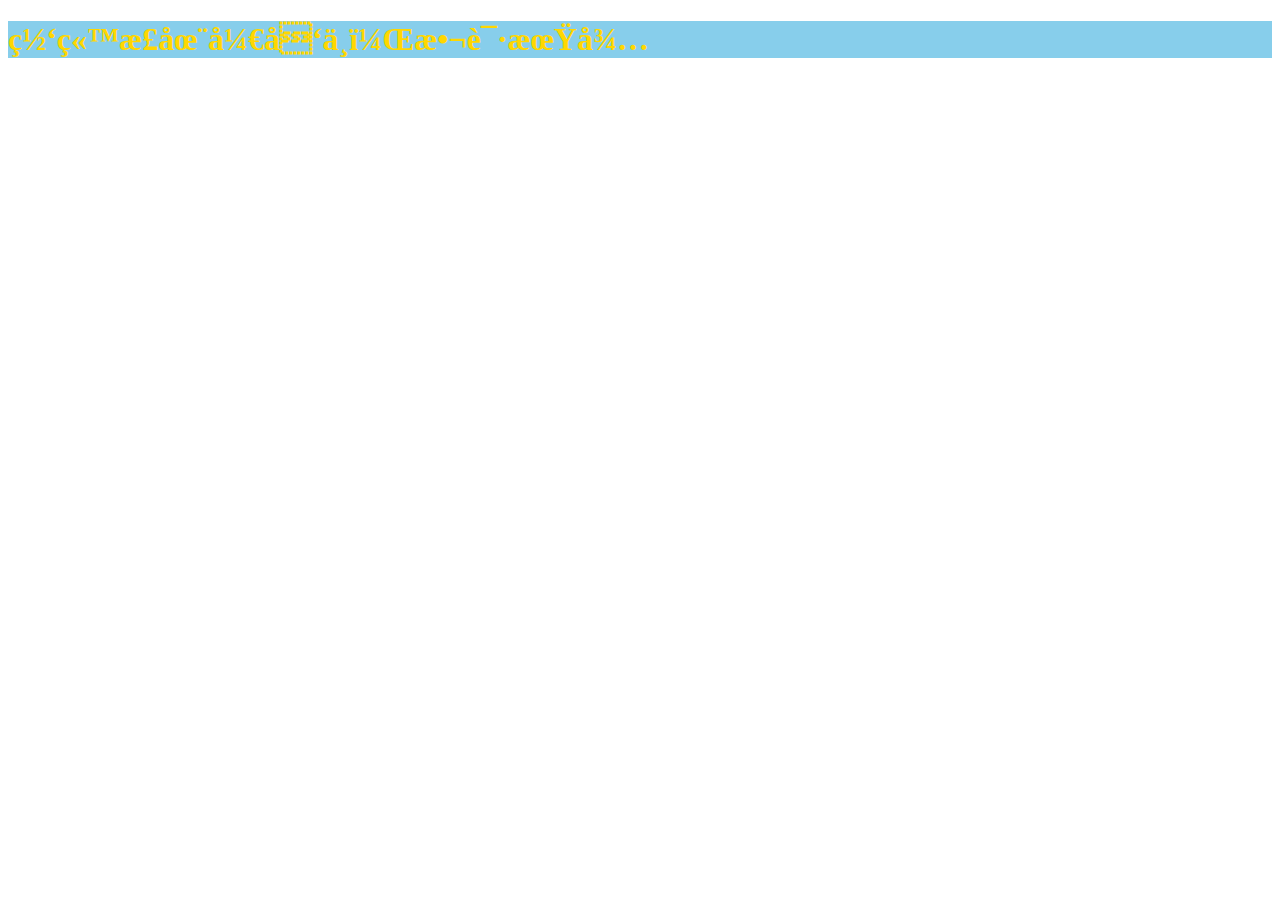
==== index.html @ 0731fd08 "ready" ====
<!DOCTYPE html>
<html>
	<head>
		<meta charset="{CHARSET}">
		<title></title>
		<style>
			h1{background: skyblue;
				color: gold;}
		</style>
	</head>
	<body>
		<h1>网站正在开发中，敬请期待</h1>
	</body>
</html>
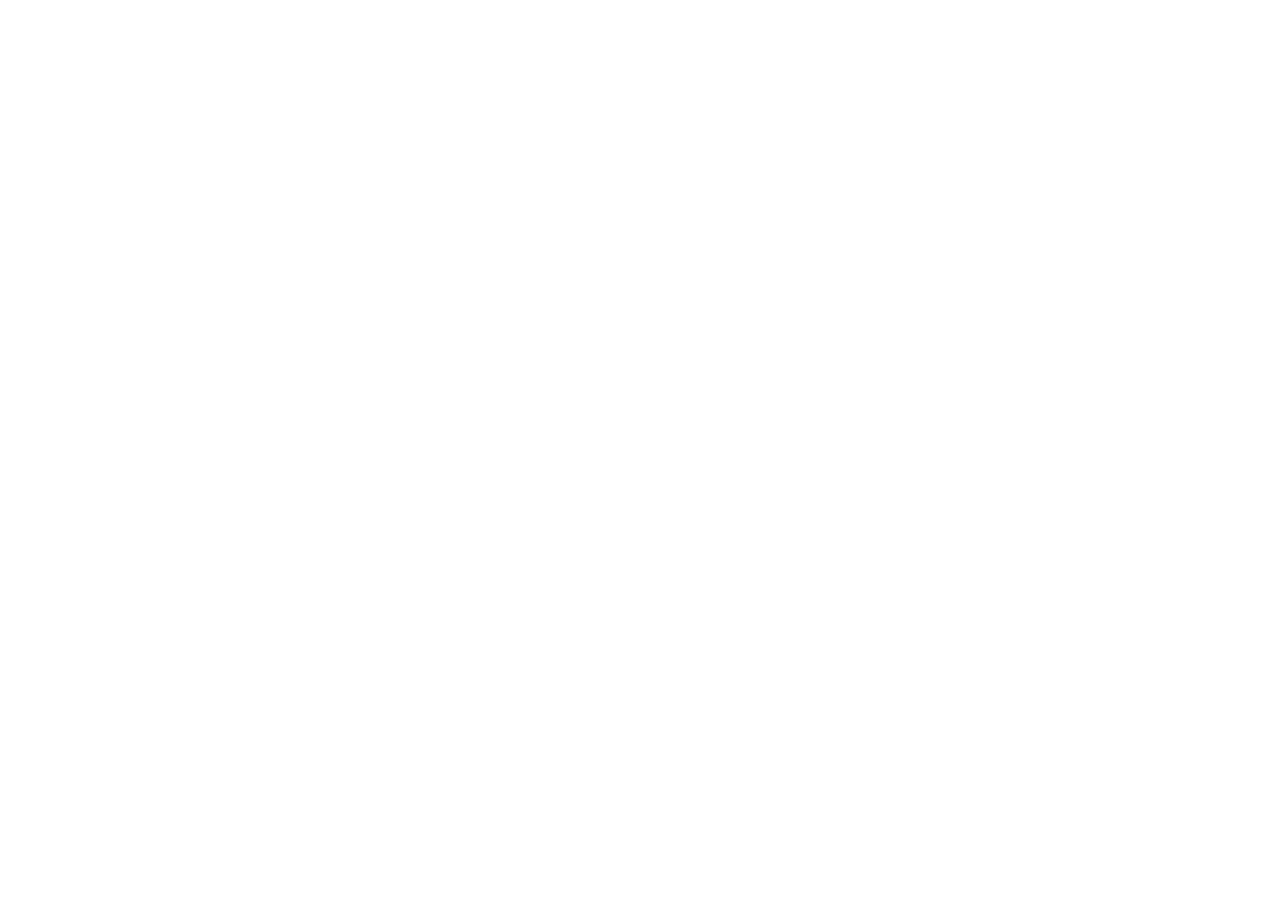
==== commit 66561bd0: "ready1.0" ====
--- a/index.html
+++ b/index.html
@@ -1,14 +1,25 @@
 <!DOCTYPE html>
 <html>
 	<head>
-		<meta charset="{CHARSET}">
-		<title></title>
-		<style>
-			h1{background: skyblue;
-				color: gold;}
-		</style>
+		<meta charset="utf-8">
+		<title>游伟基个人作品网站</title>
+		<link type="text/css" href="css/main.css" rel="stylesheet" />
 	</head>
 	<body>
-		<h1>网站正在开发中，敬请期待</h1>
+		<!--右侧菜单栏-->
+		<ul class="navigation">
+			<li data-slide="1"></li>
+			<li data-slide="2"></li>
+			<li data-slide="3"></li>
+			<li data-slide="4"></li>
+			<li data-slide="5"></li>
+			<li data-slide="6"></li>
+		</ul>
+		<!--第一页-->
+		<div id="slide1" class="slide" data-slide="1" data-stellar-background-ratio="0.5">
+			<div class="container cf">
+				
+			</div>
+		</div>
 	</body>
 </html>
--- a/css/main.css
+++ b/css/main.css
@@ -0,0 +1,21 @@
+/*页面初始化*/
+html, body, div, span, applet, object, iframe,
+h1, h2, h3, h4, h5, h6, p, blockquote, pre,
+a, abbr, acronym, address, big, cite, code,
+del, dfn, em, img, ins, kbd, q, s, samp,
+small, strike, strong, sub, sup, tt, var,
+b, u, i, center,
+dl, dt, dd, ol, ul, li,
+fieldset, form, label, legend,
+table, caption, tbody, tfoot, thead, tr, th, td,
+article, aside, canvas, details, embed,
+figure, figcaption, footer, header, hgroup,
+menu, nav, output, ruby, section, summary,
+time, mark, audio, video {
+  margin: 0;
+  padding: 0;
+  border: 0;
+  font-size: 100%;
+  font: inherit;
+  vertical-align: baseline;
+  text-decoration: none; }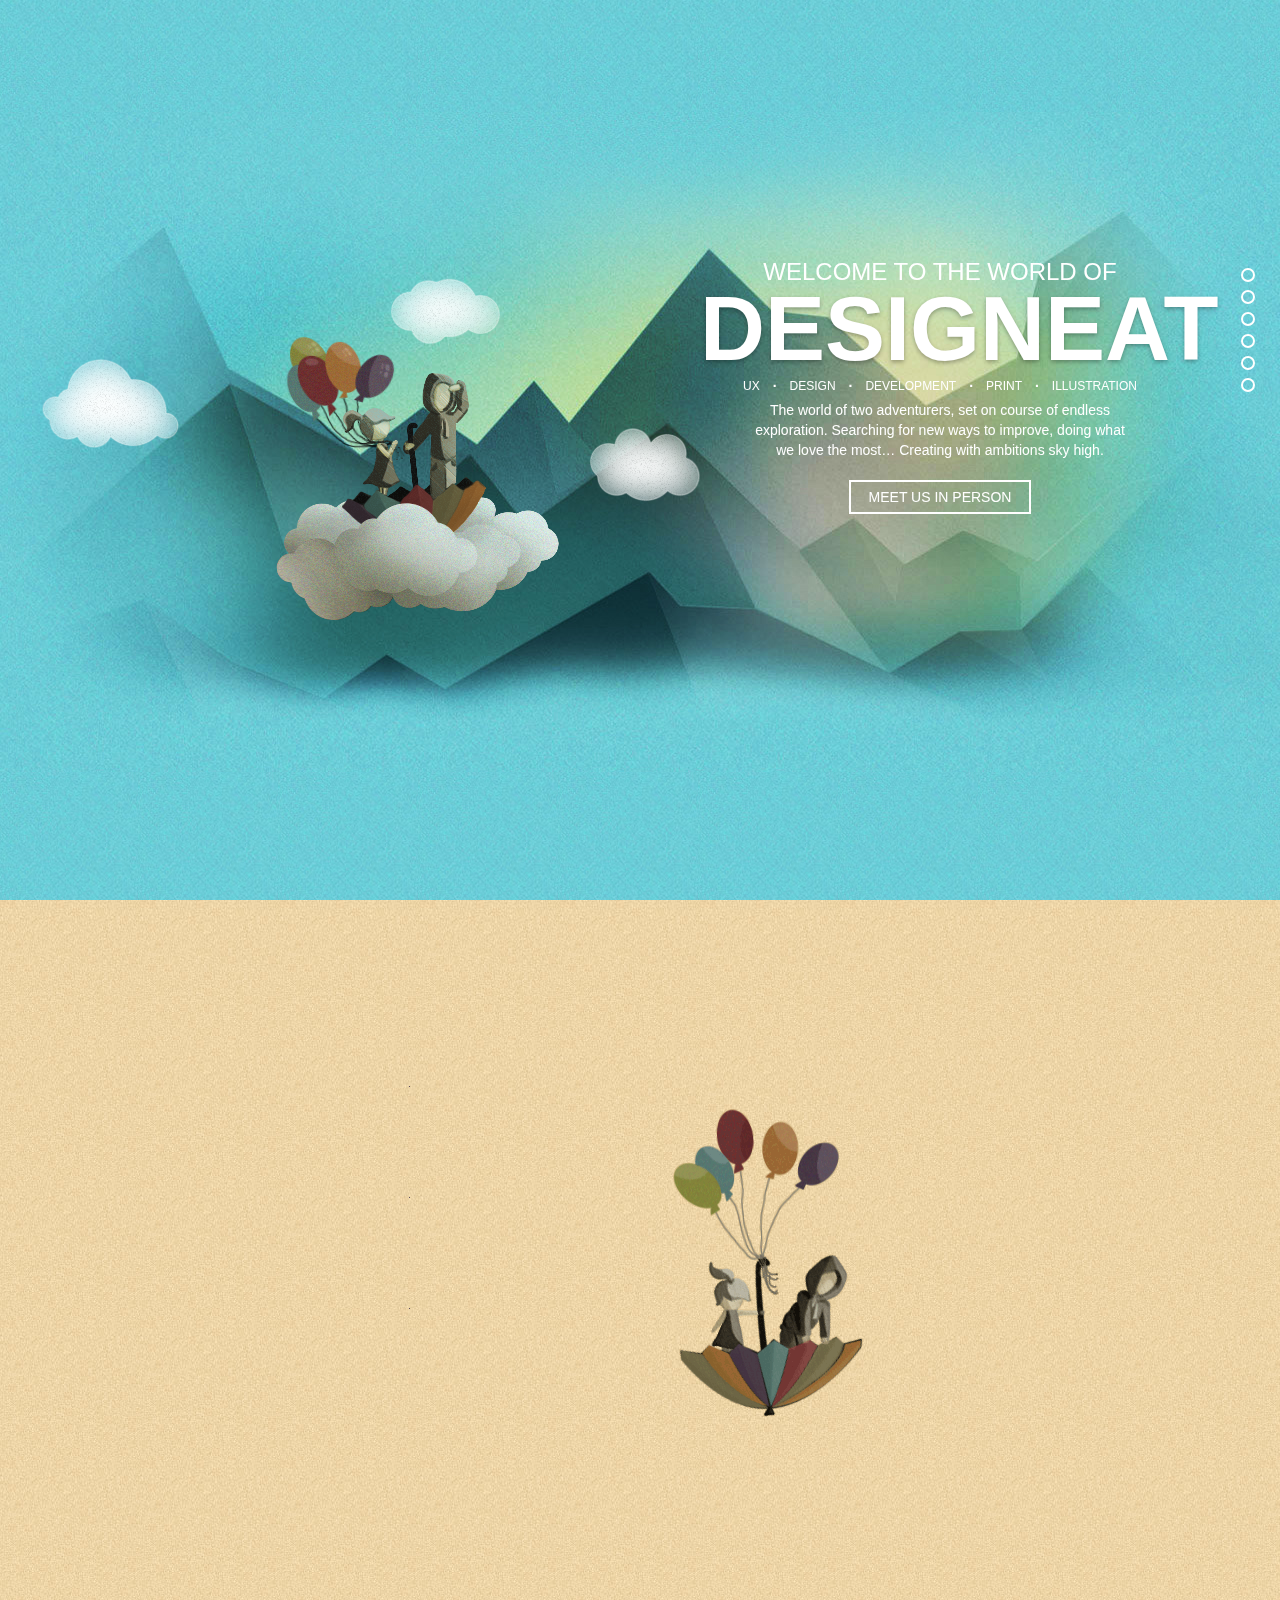
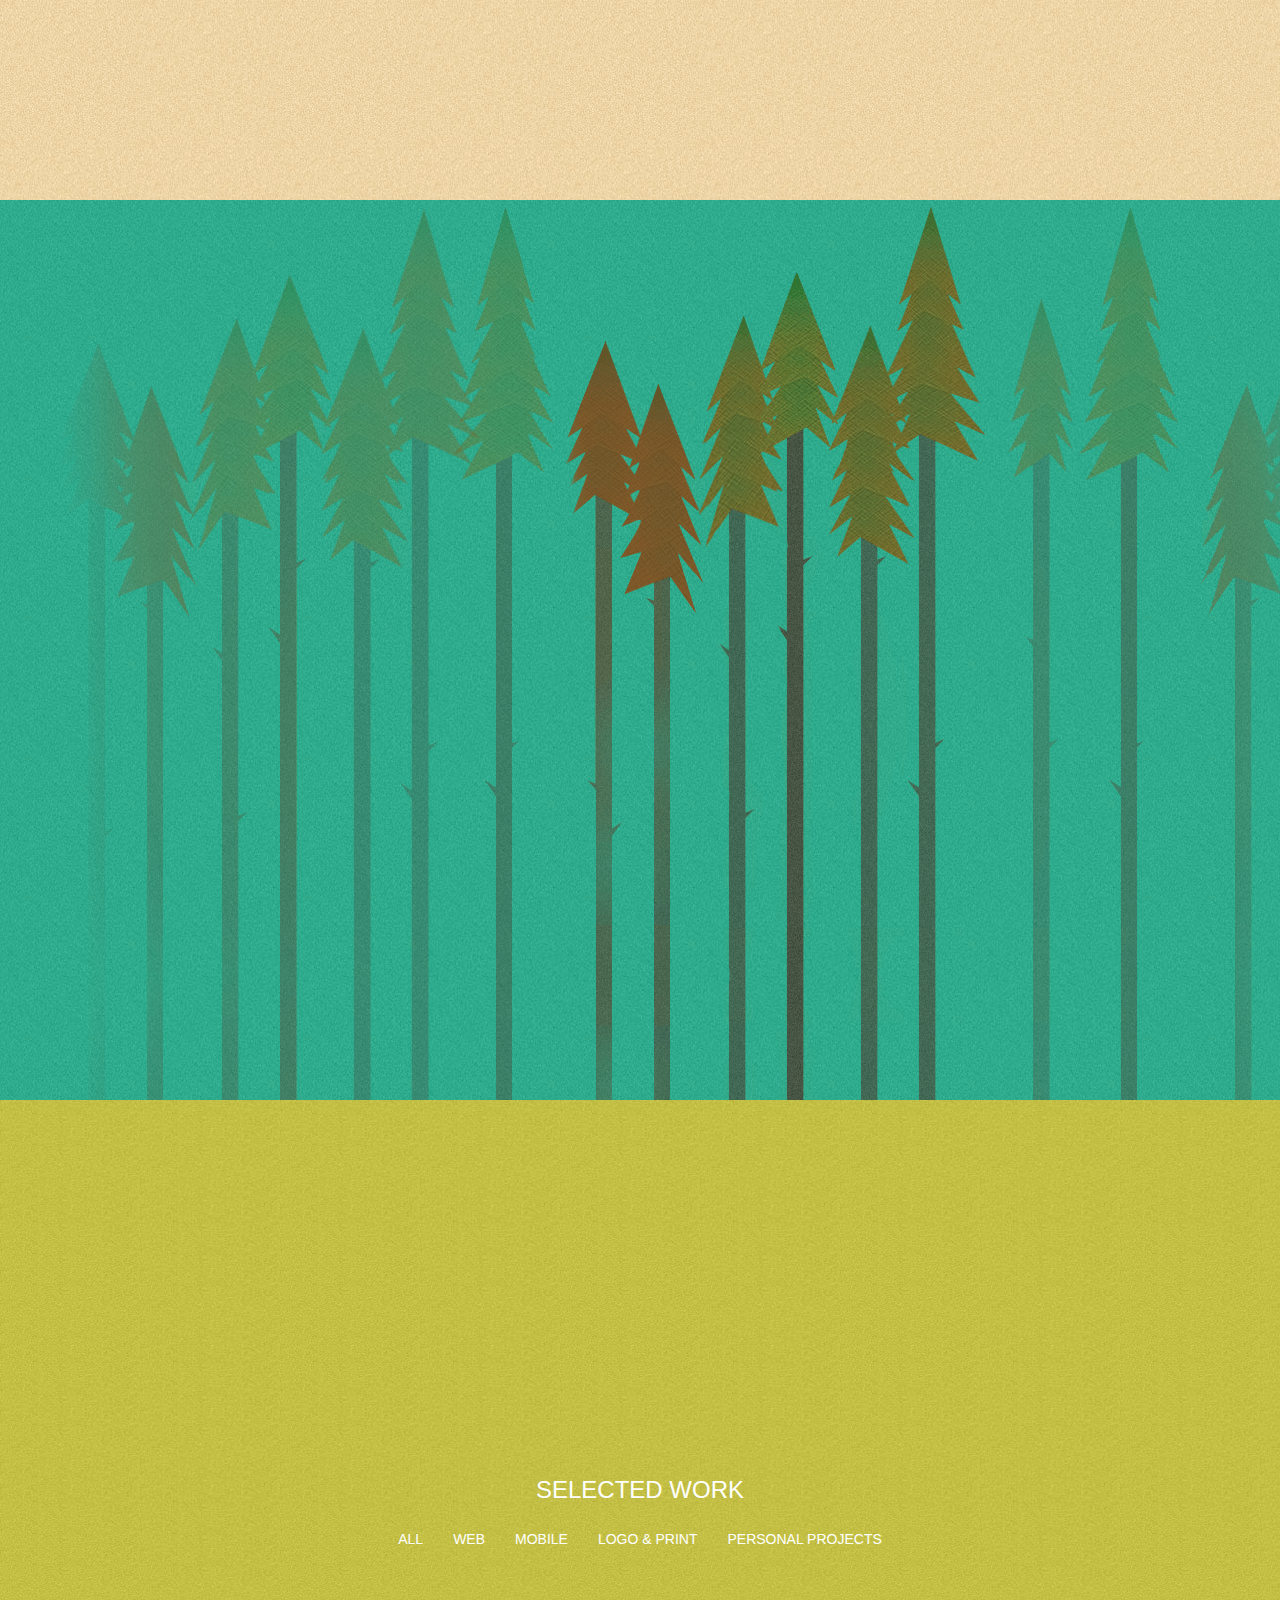
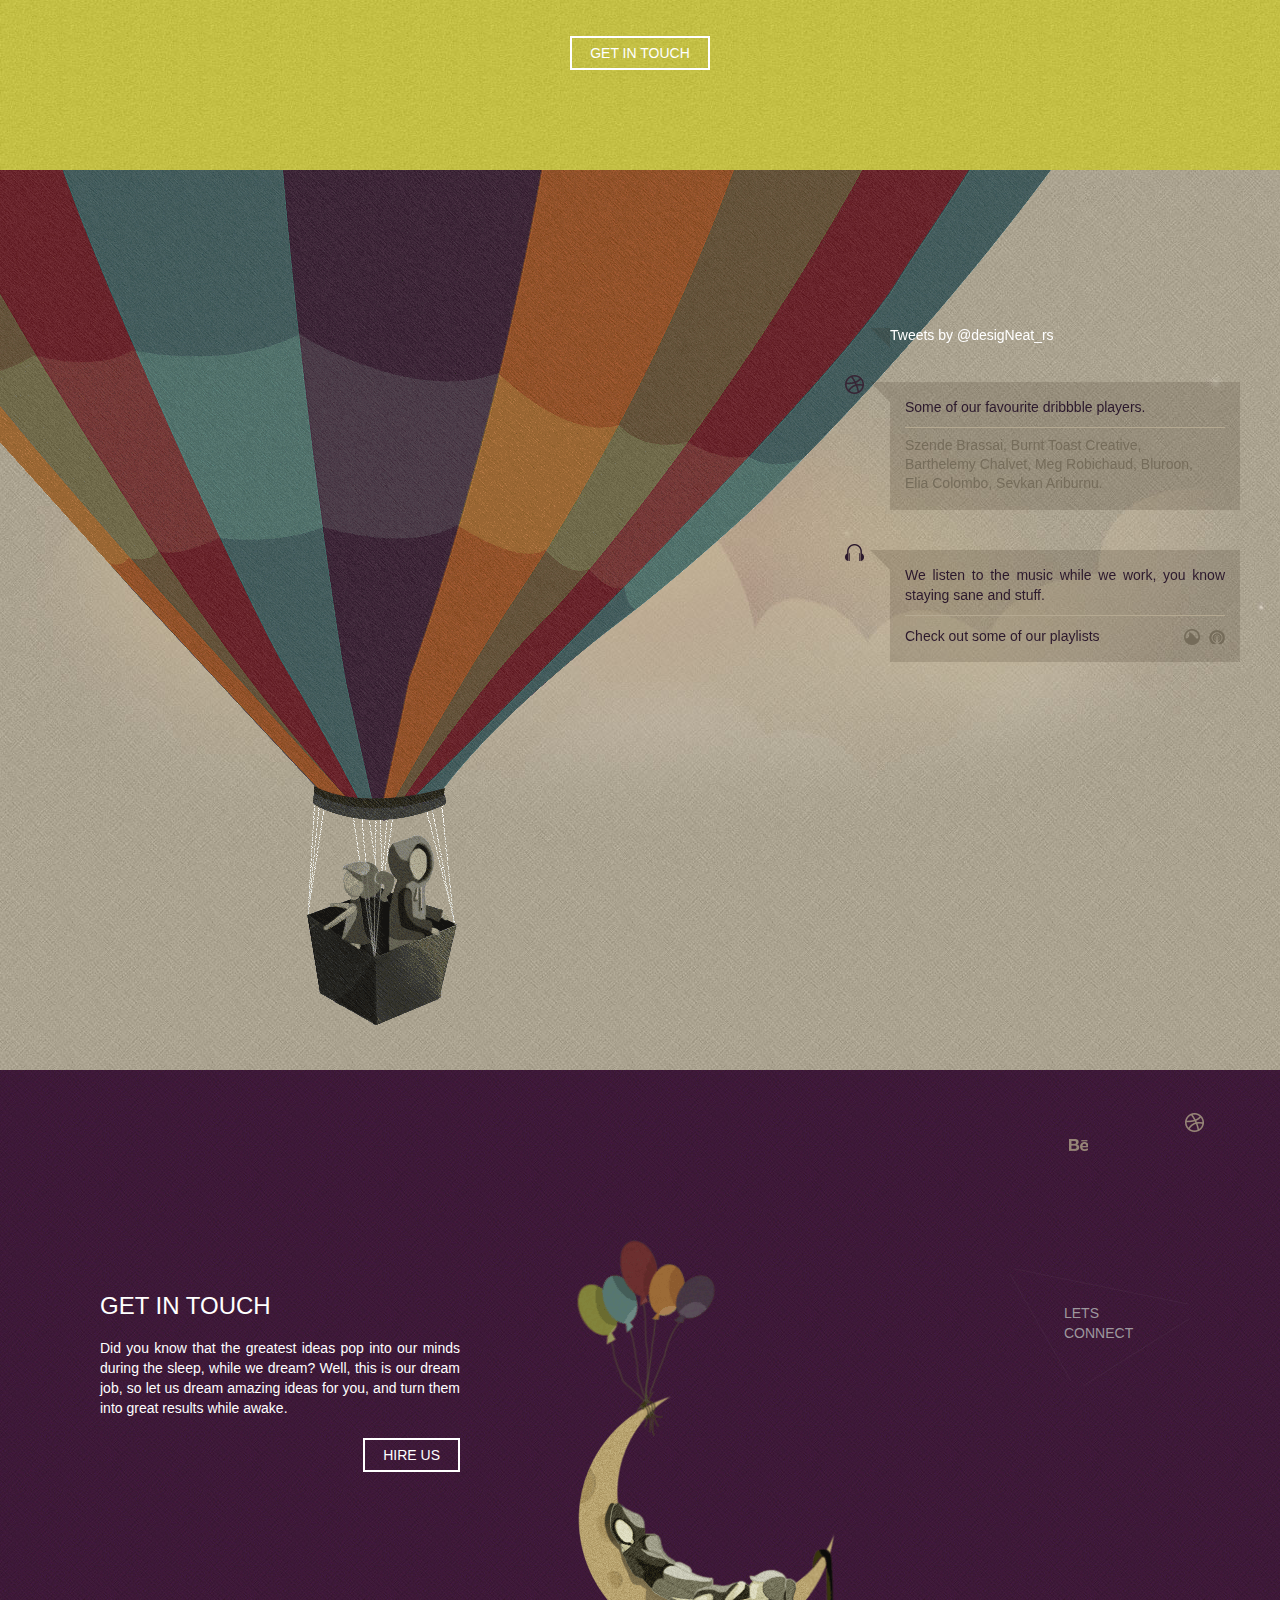
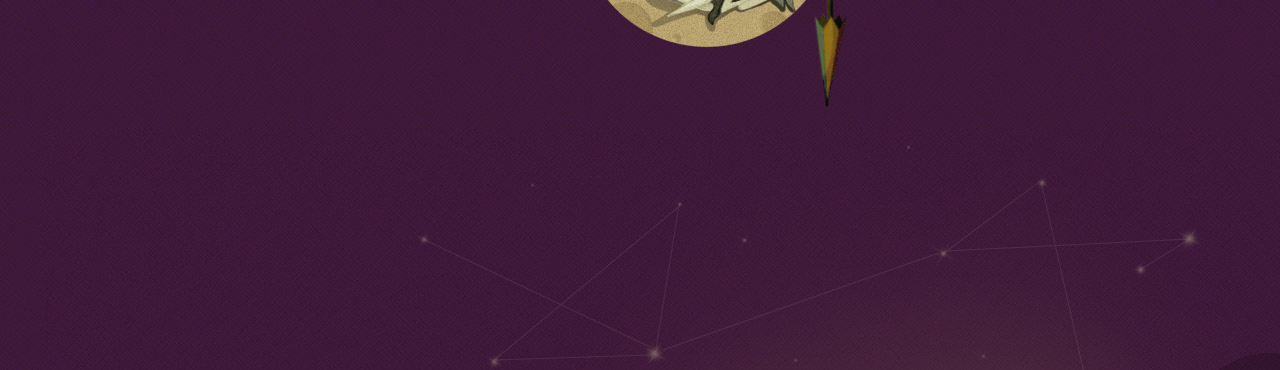
==== commit 04b26c80: "begin" ====
--- a/index.html
+++ b/index.html
@@ -15,11 +15,544 @@
 			<li data-slide="5"></li>
 			<li data-slide="6"></li>
 		</ul>
-		<!--第一页-->
+		<!--第一页 开场-->
 		<div id="slide1" class="slide" data-slide="1" data-stellar-background-ratio="0.5">
-			<div class="container cf">
-				
+		    <div class="container cf">
+		    	<!--嵌套三层-->
+		        <div class="home-art cf">
+		            <div id="port1">
+		            	<!--视差-->
+		                <div class="parallax-layer">
+		                	<!--云层-->
+		                    <div id="layer-characters"></div>
+		                </div>
+		                <div class="parallax-layer">
+		                    <div id="layer-cloud1"></div>
+		                </div>
+		                <div class="parallax-layer">
+		                    <div id="layer-cloud2"></div>
+		                </div>
+		                <div class="parallax-layer">
+		                    <div id="layer-cloud3"></div>
+		                </div>
+		            </div>
+		            <div class="home-container">
+		                <img class="parallax-layer" src="img/home_cont_bg.jpg" alt="">
+		            </div>
+		
+		            <div class="home-text" data-stellar-ratio="1.6" data-stellar-vertical-offset="40">
+		                <h2>Welcome to the world of</h2>
+		
+		                <h1>Designeat</h1>
+		
+		                <div class="home-skills">
+		                    <ul class="cf">
+		                        <li>Ux</li>
+		                        <li class="home-dot">.</li>
+		                        <li>Design</li>
+		                        <li class="home-dot">.</li>
+		                        <li>Development</li>
+		                        <li class="home-dot">.</li>
+		                        <li>Print</li>
+		                        <li class="home-dot">.</li>
+		                        <li>Illustration</li>
+		                    </ul>
+		                </div>
+		                <p>The world of two adventurers, set on course of endless exploration.
+		                    Searching for new ways to improve,
+		                    doing what we love the most…
+		                    Creating with ambitions sky high.
+		                </p>
+		                <a class="button" data-slide="3">Meet us in person</a>
+		            </div>
+		        </div>
+		    </div>
+		</div>
+		
+		<!--第二页 历程-->
+		<div id="slide2" class="slide" data-slide="2" data-stellar-background-ratio="0.5">
+		    <div class="container cf">
+		        <div class="timeline">
+		            <ul>
+		                <li class="cf">
+		                    <div class="middle-section"><p>2010</p></div>
+		                    <div class="text-section">
+		                        <p>
+		                            Our first project ever! Ah, we were so young...
+		                        </p>
+		                        <a>But we learned a few tricks</a>
+		                    </div>
+		                </li>
+		
+		                <li class="vertical-separator">
+		                    <div class="vertical-lines"></div>
+		                </li>
+		
+		                <li class="cf">
+		                    <div class="middle-section"><p>2011</p></div>
+		                    <div class="text-section">
+		                        <p>
+		                            The first real job, with real money involved.
+		                        </p>
+		                        <a>And the phone starts ringing</a>
+		                    </div>
+		                </li>
+		
+		                <li class="vertical-separator">
+		                    <div class="vertical-lines"></div>
+		                </li>
+		
+		                <li class="cf">
+		                    <div class="middle-section"><p>2012</p></div>
+		                    <div class="text-section">
+		                        <p>
+		                            over 217458 projects and 70k clients later... ;-)
+		                        </p>
+		                        <a>Still passionate</a>
+		                    </div>
+		                </li>
+		
+		                <li class="vertical-separator">
+		                    <div class="vertical-lines"></div>
+		                </li>
+		
+		                <li class="cf">
+		                    <div class="middle-section"><p>2013</p></div>
+		                    <div class="text-section">
+		                        <p>
+		                            Working on several interesting projects
+		                        </p>
+		                        <a>Top secret kinda stuff.</a>
+		                    </div>
+		                </li>
+		            </ul>
+		        </div>
+		        <div class="middle1-art" data-stellar-ratio="-0.2">
+		            <div id="layer-middle1-characters"></div>
+		        </div>
+		    </div>
+		</div>
+			
+		</div>
+		
+		<!--第三页 个人介绍-->
+		<div id="slide3" class="slide" data-slide="3" data-stellar-background-ratio="0.5">
+		    <div class="container">
+		        <div id="port3" class="cf">
+		            <!-- <div class="parallax-layer">
+		                <div id="layer-trees"></div>
+		            </div> -->
+		            <div id="layer-meetUsInPerson-characters"></div>
+		            <div id="layer-meetUsInPerson-characters2"></div>
+		            <div class="about-grass"></div>
+		        </div>
+		
+		        <div class="meetUsInPerson-container" data-stellar-ratio="0.7">
+		            <img class="parallax-layer" src="img/trees-marta.png" alt="">
+		        </div>
+		
+		        <div class="marta-block cf">
+		            <h2>Marta Krstic <a class="linkedin" target="new" href="#"><img
+		                    src="img/linkedin_ico.png" alt=""></a></h2>
+		
+		            <h3>Designeats visual creator</h3>
+		
+		            <p>Hey, my name is Marta and I play the key role in this “team”.
+		                I come up with tons of brilliant ideas and I sure know how to translate them to reality.
+		                I’ve made this world look like it does, and the fat one over there just answers the phone and types the
+		                code.
+		            </p>
+		
+		            <h3>I specialise in</h3>
+		
+		            <div class="skill-block">
+		                <p>Ux</p>
+		
+		                <p>ps</p>
+		
+		                <p>ai</p>
+		            </div>
+		        </div>
+		        <img class="marta-clickme" src="img/click_marta.png" alt="">
+		
+		        <div class="bojan-block cf">
+		            <h2>Bojan Joncic <a class="linkedin" target="new" href="#"><img
+		                    src="img/linkedin_ico.png" alt=""></a></h2>
+		
+		            <h3>Designeats CEO DIRECTOR LEGEND</h3>
+		
+		            <p>Hi there, my name is Bojan and I am the backbone of this “team”. I come up with, like, thousands of great
+		                ideas and I easily translate them to reality.
+		                Basically… I've made this world work, the fat one, over there, just answers the phone and plays with her
+		                pen.
+		            </p>
+		
+		            <h3>I specialise in</h3>
+		
+		            <div class="skill-block">
+		                <p>Ux</p>
+		
+		                <p>Html</p>
+		
+		                <p>Css</p>
+		
+		                <p>Js</p>
+		            </div>
+		        </div>
+		        <img class="bojan-clickme" src="img/click_bojan.png" alt="">
+		    </div>
+		</div>
+		
+		<!--第四页 心得及作品-->
+		<div id="slide4" class="slide" data-slide="4" data-stellar-background-ratio="0.5">
+			<div class="container">
+			    <!-- <h2 class="how-headline">How we do?</h2> -->
+			    <ul class="services cf">
+			        <li class="">
+			            <img src="img/step1.png" alt="">
+			
+			            <h2>Get the facts</h2>
+			
+			            <p>Always trying to build around the data.</p>
+			            <span></span>
+			        </li>
+			        <li>
+			            <img src="img/step2.png" alt="">
+			
+			            <h2>Test the concept</h2>
+			
+			            <p>The longer you stay on paper, the better design you end up with.</p>
+			            <span></span>
+			        </li>
+			        <li>
+			            <img src="img/step3.png" alt="">
+			
+			            <h2>Do the art</h2>
+			
+			            <p>Oh, oh, here comes the fun part... Says Marta...</p>
+			            <span></span>
+			        </li>
+			        <li>
+			            <img src="img/step4.png" alt="">
+			
+			            <h2>Make it work</h2>
+			
+			            <p>Make it work on a refrigerator, but I aint doing IE :)</p>
+			            <span></span>
+			        </li>
+			        <a class="surprise" href="#" target="new">
+			            <li>
+			                <img src="img/step5.png" alt="">
+			
+			                <h2>Push it live</h2>
+			
+			                <p>Send our child into the world and listen to the audience.</p>
+			                <span></span>
+			                <img class="suprise-msg" src="img/like_tool.png">
+			            </li>
+			        </a>
+			    </ul>
 			</div>
+			
+			<div class="work-container">
+			    <h2>Selected work</h2>
+			
+			    <div class="sort-work-wrapper"> 
+			        <ul class="sort-work cf">
+			            <li class="filter" data-filter="all">All</li>
+			            <li class="filter" data-filter="web">Web</li>
+			            <li class="filter" data-filter="mobile">Mobile</li>
+			            <li class="filter" data-filter="logo-and-print">Logo & Print</li>
+			            <li class="filter" data-filter="personal">Personal Projects</li>
+			        </ul>
+			    </div>
+			
+			    <ul id="Grid" class="thumbs cf">
+			        
+			        <li class="mix all web">
+			            <img src="img/th_sparklina.jpg" alt="">
+			
+			            <div class="back-info">
+			                <h2>Sparklina</h2>
+			                <a class="button-normal" href="projects/sparklina.php">See full project</a>
+			            </div>
+			        </li>
+			
+			        <li class="mix all web">
+			            <img src="img/th_home.jpg" alt="">
+			
+			            <div class="back-info">
+			                <h2>Home 011</h2>
+			                <a class="button-normal" href="projects/home011.php">See full project</a>
+			            </div>
+			        </li>
+			        
+			        <li class="mix all mobile personal">
+			            <img src="img/th_except.jpg" alt="">
+			
+			            <div class="back-info">
+			                <h2>Except You</h2>
+			                <a class="button-normal" href="projects/except_you.php">See full project</a>
+			            </div>
+			        </li>
+			        <li class="mix all web">
+			            <img src="img/musculus.jpg" alt="">
+			
+			            <div class="back-info">
+			                <h2>Musculus</h2>
+			                <a class="button-normal" href="projects/musculus.php">See full project</a>
+			            </div>
+			        </li>
+			        <li class="mix all web">
+			            <img src="img/th_weightless.jpg" alt="">
+			
+			            <div class="back-info">
+			                <h2>Weightless</h2>
+			                <a class="button-normal" href="projects/weightless.php">See full project</a>
+			            </div>
+			        </li>
+			        <li class="mix all mobile personal">
+			            <img src="img/th_clock.jpg" alt="">
+			
+			            <div class="back-info">
+			                <h2>Clock App</h2>
+			                <a class="button-normal" href="projects/clock.php">See full project</a>
+			            </div>
+			        </li>
+			        <li class="mix all web print logo-and-print">
+			            <img src="img/th_yoursmile.jpg" alt="">
+			
+			            <div class="back-info">
+			                <h2>Your smile</h2>
+			                <a class="button-normal" href="projects/yoursmile.php">See full project</a>
+			                <!-- <a class="visit-site" href="#">Visit website</a> -->
+			            </div>
+			        </li>
+			        <li class="mix all web">
+			            <img src="img/th_designers3.jpg" alt="">
+			
+			            <div class="back-info">
+			                <h2>Designers3</h2>
+			                <a class="button-normal" href="projects/designers3.php">See full project</a>
+			                <!-- <a class="visit-site" href="#">Visit website</a> -->
+			            </div>
+			        </li>
+			        <li class="mix all web personal">
+			            <img src="img/th_antiux.jpg" alt="">
+			
+			            <div class="back-info-soon">
+			                <h2>Coming soon</h2>
+			            </div>
+			        </li>
+			        <li class="mix all web illustration">
+			            <img src="img/th_vampiri.jpg" alt="">
+			
+			            <div class="back-info">
+			                <h2>The Vampires</h2>
+			                <a class="button-normal" href="projects/vampiri.php">See full project</a>
+			            </div>
+			        </li>
+			        <li class="mix all web logo-and-print">
+			            <img src="img/th_rekordr.jpg" alt="">
+			
+			            <div class="back-info">
+			                <h2>Rekordr</h2>
+			                <a class="button-normal" href="projects/rekordr.php">See full project</a>
+			            </div>
+			        </li>
+			        <li class="mix all web">
+			            <img src="img/th_djokovic.jpg" alt="">
+			
+			            <div class="back-info">
+			                <h2>Novak Djokovic Foundation</h2>
+			                <a class="button-normal" href="projects/djokovic.php">See full project</a>
+			            </div>
+			        </li>
+			        <li class="mix all web">
+			            <img src="img/th_trendy.jpg" alt="">
+			
+			            <div class="back-info-soon">
+			                <h2>Coming soon</h2>
+			            </div>
+			        </li>
+			        
+			        <!-- LOGO -->
+			
+			        <li class="mix all logo-and-print illustration">
+			            <img src="img/th_buddha.jpg" alt="">
+			
+			            <div class="back-info">
+			                <h2>Fatty Buddha</h2>
+			                <a class="button-normal" href="projects/buddha.php">See full project</a>
+			            </div>
+			        </li>
+			        <li class="mix all logo-and-print">
+			            <img src="img/th_freeforall.jpg" alt="">
+			
+			            <div class="back-info">
+			                <h2>Free for all</h2>
+			                <a class="button-normal" href="projects/34.php">See full project</a>
+			            </div>
+			        </li>
+			        <li class="mix all logo-and-print">
+			            <img src="img/th_paleo.jpg" alt="">
+			
+			            <div class="back-info">
+			                <h2>Paleo Dream</h2>
+			                <a class="button-normal" href="projects/paleo.php">See full project</a>
+			            </div>
+			        </li>
+			        <li class="mix all logo-and-print illustration">
+			            <img src="img/th_perfectfuel.jpg" alt="">
+			
+			            <div class="back-info">
+			                <h2>Perfect Fuel</h2>
+			                <a class="button-normal" href="projects/perfect_fuel.php">See full project</a>
+			            </div>
+			        </li>
+			
+			        <!-- MOBILE -->
+			        
+			        <li class="mix all mobile">
+			            <img src="img/th_social.jpg" alt="">
+			
+			            <div class="back-info">
+			                <h2>Social App</h2>
+			                <a class="button-normal" href="projects/social.php">See full project</a>
+			            </div>
+			        </li>
+			        <li class="mix all mobile">
+			            <img src="img/th_beauty.jpg" alt="">
+			
+			            <div class="back-info">
+			                <h2>Beauty App</h2>
+			                <a class="button-normal" href="projects/beauty.php">See full project</a>
+			            </div>
+			        </li>
+			
+			        <!-- PRINT -->
+			
+			        <li class="mix all logo-and-print illustration personal">
+			            <img src="img/th_sweetsorrow.jpg" alt="">
+			
+			            <div class="back-info-soon">
+			                <h2>Coming soon</h2>
+			            </div>
+			        </li>
+			
+			        <!-- ILLUSTRATION -->
+			
+			        <li class="mix all illustration personal">
+			            <img src="img/th_comic.jpg" alt="">
+			
+			            <div class="back-info">
+			                <h2>I remember the soup</h2>
+			                <a class="button-normal" href="projects/comic.php">See full project</a>
+			            </div>
+			        </li>
+			    </ul>
+			
+			    <div class="container center">
+			        <a class="button" data-slide="6" href="#">Get in touch</a>
+			    </div>
+			</div>
+			</div>
+		
+		<!--第五页 个人推荐，音乐，电影-->
+		<div id="slide5" class="slide" data-slide="5" data-stellar-background-ratio="0.5">
+		    <div class="middle2-characters" data-stellar-ratio="1.3" data-stellar-vertical-offset="780"></div>
+		    <div class="middle2-clouds" data-stellar-ratio="-0.1"></div>
+		    <div class="container">
+		        <ul class="feed-wrapper">
+		            <li class="twitter-feed">
+		                <div class="feed-icon-wrapper">
+		                    <img src="img/twitter_dark_ico.png" alt="">
+		
+		                    <div class="triangle"></div>
+		                </div>
+		                <a class="twitter-timeline" href="https://twitter.com/desigNeat_rs"
+		                    data-tweet-limit="1" data-chrome="nofooter noheader noborders transparent" 
+		                    data-link-color="#2b182c"
+		                    data-widget-id="398450829528559616">Tweets by @desigNeat_rs
+		                </a>
+		            </li>
+		            <li class="dribbble-invites">
+		                <div class="feed-icon-wrapper">
+		                    <img src="img/dribbble_dark_ico.png" alt="">
+		
+		                    <div class="triangle"></div>
+		                </div>
+		                <div class="info-content players-list">
+		                    <p class="info-text">Some of our favourite dribbble players.</p>
+		                    <a target="new" href="http://dribbble.com/adline">Szende Brassai, </a>
+		                    <a target="new" href="http://dribbble.com/BurntToast">Burnt Toast Creative, </a>
+		                    <a target="new" href="http://dribbble.com/BarthelemyChalvet">Barthelemy Chalvet, </a>
+		                    <a target="new" href="http://dribbble.com/megdraws">Meg Robichaud, </a>
+		                    <a target="new" href="http://dribbble.com/bluroon">Bluroon, </a>
+		                    <a target="new" href="http://dribbble.com/gebe">Elia Colombo, </a>
+		                    <a target="new" href="http://dribbble.com/sevkanariburnu">Sevkan Ariburnu.</a>
+		                </div>
+		            </li>
+		            <li class="playlists">
+		                <div class="feed-icon-wrapper">
+		                    <img src="img/music_ico.png" alt="">
+		
+		                    <div class="triangle"></div>
+		                </div>
+		                <div class="info-content">
+		                    <p class="info-text">We listen to the music while we work, you know staying sane and stuff.</p>
+		
+		                    <div class="feed-footer cf">
+		                        <p>Check out some of our playlists</p>
+		
+		                        <div class="feed-link-wrapper">
+		                            <a target="new" href="http://grooveshark.com/playlist/DesigNeat+img/92344852" class="grooveshark"></a>
+		                            <a target="new" href="http://www.stereomood.com/designeat_rs/mixes/338279/designeat%40work" class="stereomood"></a>
+		                        </div>
+		                    </div>
+		                </div>
+		            </li>
+		        </ul>
+		    </div>
+		</div>
+		
+		<!--第六页 联系方式-->
+		<div id="slide6" class="slide" data-slide="6" data-stellar-background-ratio="0.5">
+		    <div class="container">
+		        <div class="getInTouch-art">
+		            <div id="port6">
+		                <div class="parallax-layer">
+		                    <div id="layer-getInTouch-characters"></div>
+		                </div>
+		                <!-- <div class="parallax-layer">
+		                    <div id="layer-stars"></div>
+		                </div> -->
+		            </div>
+		
+		            <div class="getInTouch-container">
+		                <img class="parallax-layer" src="img/contact_cont_bg.jpg" alt="">
+		            </div>
+		
+		            <div class="getInTouch-text" data-stellar-ratio="0.5">
+		                <h2>Get in touch</h2>
+		
+		                <p>
+		                    Did you know that the greatest ideas pop into our minds during the sleep, while we dream? Well, this
+		                    is our dream job, so let us dream amazing ideas for you, and turn them into great results while
+		                    awake.
+		                </p>
+		                <a class="button-normal right" href="mailto:designeat@live.com?subject=Hi desigNeat, we would like to work with you.">Hire us</a>
+		            </div>
+		            <div class="social" data-stellar-ratio="1.5">
+		                <div class="social-icon-wrap">    
+		                    <p>Lets <br> connect</p>
+		                    <a href="https://twitter.com/desigNeat_rs" target="new" class="twitter" data-stellar-ratio="1.5"></a>
+		                    <a href="http://dribbble.com/designeat" target="new" class="dribbble" data-stellar-ratio="1.8"></a>
+		                    <a href="http://www.behance.net/designeat" target="new" class="behance" data-stellar-ratio="2"></a>
+		                </div>
+		            </div>
+		        </div>
+		    </div>
 		</div>
 	</body>
 </html>
--- a/css/main.css
+++ b/css/main.css
@@ -18,4 +18,999 @@
   font-size: 100%;
   font: inherit;
   vertical-align: baseline;
-  text-decoration: none; }+  text-decoration: none; }
+  article, aside, details, figcaption,figure,
+  footer, header, hgroup, menu, nav, section{
+  	display: block;
+  }
+  body{line-height: 1;}
+  ol, ul{list-style: none;}
+  blockquote,q{quotes: none;}
+  q:before, q:after{
+  	content: '';
+  	content: none;
+  }
+  table{
+  	border-collapse: collapse;
+  	border-spacing: 0;
+  }
+	.cf:before,
+	.cf:after{
+		content: '';
+	display: table;
+}
+.cf:after{
+	clear:both;
+}
+
+.cf{
+	*zoom: 1;
+}
+
+body,html {
+	width: 100%;
+	height: 100%;
+}
+
+body{
+	font-family: "Lato",Helvetica, Arial, sans-serif;
+	color:white;
+	font-size: 14px;
+}
+	
+body a{
+	color: white;
+	font-size: 14px;
+}	
+
+body p{
+	line-height: 20px;
+	text-align: justify;
+}
+
+.center{
+	text-align: center;
+}
+
+.right{
+	float: right;
+}
+
+.left{
+	float: left;
+}
+
+.container{
+	width:1200px;
+	margin: 0 auto;
+	padding-top: 3%;
+	color: white;
+}
+
+h2{
+	font-size: 24px;
+	text-transform: uppercase;
+}
+
+h1{
+	font-size: 90px;
+	text-transform: uppercase;
+	font-weight: 700;
+	text-shadow:0 2px 4px rgba(0,0,0,0.3) ;
+}
+
+.slide{
+	background-attachment:fixed ;
+	width: 100%;
+	height: 100%;
+	position: relative;
+	overflow: hidden;
+	}
+
+#slide1 {
+  background: url("../img/home_bg.jpg"); }
+
+#slide2 {
+  background: url("../img/med_bg.jpg"); }
+  
+#slide3 {
+  background: url("../img/about_bg.jpg"); }
+  
+#slide4 {
+  background: url("../img/work_bg.jpg");
+  height: auto; }
+  
+#slide5 {
+  background: url("../img/med2_bg.jpg"); }
+  
+#slide6 {
+  background: url("../img/contact_bg.jpg");
+  position: relative; }
+  
+.home-container{
+	position: absolute;
+	top: 10%;
+	left: 50%;
+	margin-left: -800px;
+	width:1600px;
+	height: 660px;
+	z-index: 1;
+}
+/*右侧导航栏*/
+ul.navigation {
+	float:right;
+	position: fixed;
+	padding: 25px;
+	margin-top: 19%;
+	right: 0;
+	z-index: 999;
+}
+/*每个小圆点的样式*/
+ul.navigation li{
+	cursor: pointer;
+	width:10px;
+	height: 10px;
+	border:2px solid white;
+	-moz-border-radius: 8px;
+	-webkit-border-radius: 8px;
+	border-radius: 8px;
+	display: block;
+	margin-bottom: 8px;
+}
+
+ul.navigation li:hover{
+	background: white;
+}
+
+ul.navigation li:active{
+	background: white;
+}
+/*最下面的点击按钮*/
+a.button {
+  text-transform: uppercase;
+  border: 2px solid white;
+  padding: 8px 18px;
+  margin-top: 20px;
+  display: inline-block; }
+
+  a.button:hover {
+    background: #942f86;
+    cursor: pointer; }
+
+a.button-normal {
+  text-transform: uppercase;
+  border: 2px solid white;
+  padding: 8px 18px;
+  margin-top: 20px;
+  display: inline-block; }
+  a.button-normal:hover {
+    background: #942f86;
+    cursor: pointer; }
+
+.home-art {
+  width: 100%;
+  float: left;
+  position: relative; }
+
+/*内容文字*/
+.home-text {
+  width: 40%;
+  text-align: center;
+  position: absolute;
+  top: 30%;
+  right: 5%;
+  z-index: 999; }
+  
+  .home-text .home-skills ul {
+    display: inline-block;
+    margin: 0 auto; }
+    
+    .home-text .home-skills ul li {
+      float: left;
+      text-transform: uppercase;
+      font-size: 12px;
+      padding: 6px; }
+    
+    .home-text .home-skills ul li.home-dot {
+      font-size: 21px;
+      margin-top: -11px; }
+
+  .home-text p {
+    width: 80%;
+    margin: 0 auto;
+    text-align: center; }
+
+/* 第二页 */
+#slide2 {
+  position: relative; }
+  
+  #slide2 .middle1-art {
+    position: absolute;
+    right: 30%;
+    top: 20%; }
+  /* line 232, ../sass/main.scss */
+  #slide2 .timeline {
+    width: 50%;
+    margin-top: 4%;
+    margin-left: 15%; }
+    /* line 236, ../sass/main.scss */
+    #slide2 .timeline ul {
+      float: none; }
+      /* line 238, ../sass/main.scss */
+      #slide2 .timeline ul li {
+        float: none; }
+        /* line 240, ../sass/main.scss */
+        #slide2 .timeline ul li div {
+          float: left; }
+        /* line 243, ../sass/main.scss */
+        #slide2 .timeline ul li .text-section {
+          width: 200px;
+          height: 100px;
+          text-transform: uppercase; }
+          /* line 247, ../sass/main.scss */
+          #slide2 .timeline ul li .text-section p {
+            font-size: 18px;
+            text-align: center;
+            color: #5e4d5c;
+            display: none; }
+          /* line 253, ../sass/main.scss */
+          #slide2 .timeline ul li .text-section a {
+            text-align: center;
+            opacity: 0;
+            display: block;
+            margin-top: 15px;
+            text-transform: uppercase;
+            padding-left: 100px; }
+        /* line 262, ../sass/main.scss */
+        #slide2 .timeline ul li .middle-section {
+          width: 0px;
+          height: 0px;
+          text-align: center;
+          -moz-border-radius: 50px;
+          -webkit-border-radius: 50px;
+          border-radius: 50px;
+          display: block;
+          background: #5e4d5c;
+          font-size: 18px; }
+          /* line 277, ../sass/main.scss */
+          #slide2 .timeline ul li .middle-section p {
+            text-align: center;
+            padding-top: 18px;
+            display: none; }
+      /* line 285, ../sass/main.scss */
+      #slide2 .timeline ul li.vertical-separator .vertical-lines {
+        width: 31.5%;
+        margin-bottom: 10px;
+        border-right: 1px dashed #5e4d5c;
+        height: 1px;
+        float: none; }
+
+/* line 299, ../sass/main.scss */
+#slide3 {
+  position: relative; }
+  /* line 301, ../sass/main.scss */
+  #slide3 .container {
+    position: relative;
+    padding: 0; }
+  /* line 305, ../sass/main.scss */
+  #slide3 .marta-block, #slide3 .bojan-block {
+    position: absolute;
+    width: 410px;
+    z-index: 999;
+    overflow: visible;
+    -webkit-font-smoothing: subpixel-antialiased; }
+    /* line 312, ../sass/main.scss */
+    #slide3 .marta-block h2 a, #slide3 .bojan-block h2 a {
+      margin-left: 10px;
+      opacity: 0.5; }
+    /* line 317, ../sass/main.scss */
+    #slide3 .marta-block h3, #slide3 .bojan-block h3 {
+      text-transform: uppercase;
+      margin: 10px 0 15px 0; }
+    /* line 321, ../sass/main.scss */
+    #slide3 .marta-block p, #slide3 .bojan-block p {
+      margin-bottom: 20px; }
+      /* line 323, ../sass/main.scss */
+      #slide3 .marta-block p a, #slide3 .bojan-block p a {
+        text-transform: uppercase;
+        text-decoration: underline; }
+  /* line 329, ../sass/main.scss */
+  #slide3 .marta-block {
+    bottom: 210px;
+    left: 160px; }
+  /* line 333, ../sass/main.scss */
+  #slide3 .bojan-block {
+    bottom: 210px;
+    right: 0px;
+    display: none; }
+  /* line 341, ../sass/main.scss */
+  #slide3 .skill-block {
+    margin-top: 20px; }
+    /* line 343, ../sass/main.scss */
+    #slide3 .skill-block p {
+      font-size: 12px;
+      width: 40px;
+      height: 30px;
+      padding-top: 10px;
+      border: 3px solid white;
+      -moz-border-radius: 25px;
+      -webkit-border-radius: 25px;
+      border-radius: 25px;
+      display: block;
+      text-align: center;
+      text-transform: uppercase;
+      vertical-align: middle;
+      float: left;
+      margin-right: 12px; }
+  /* line 361, ../sass/main.scss */
+  #slide3 .bojan-clickme {
+    position: absolute;
+    right: 325px;
+    bottom: 135px;
+    z-index: 999; }
+  /* line 368, ../sass/main.scss */
+  #slide3 .marta-clickme {
+    position: absolute;
+    left: 300px;
+    bottom: 90px;
+    z-index: 999;
+    display: none; }
+  /* line 376, ../sass/main.scss */
+  #slide3 .about-grass {
+    width: 1920px;
+    height: 84px;
+    background: url("../img/meet_us_cont_bg.png") no-repeat center center;
+    position: absolute;
+    bottom: 0;
+    left: 50%;
+    margin-left: -960px;
+    z-index: 1001; }
+
+/* line 390, ../sass/main.scss */
+h2.how-headline {
+  text-align: center; }
+
+/* line 395, ../sass/main.scss */
+ul.services {
+  padding: 40px 0;
+  min-height: 250px; }
+  /* line 398, ../sass/main.scss */
+  ul.services li.shown {
+    display: block; }
+  /* line 401, ../sass/main.scss */
+  ul.services a.surprise {
+    position: relative; }
+    /* line 403, ../sass/main.scss */
+    ul.services a.surprise .suprise-msg {
+      display: none;
+      position: absolute;
+      bottom: -20px;
+      left: 50%;
+      margin-left: -74px; }
+  /* line 416, ../sass/main.scss */
+  ul.services li {
+    float: left;
+    width: 18%;
+    padding: 1%;
+    text-align: center;
+    position: relative;
+    display: none; }
+    /* line 423, ../sass/main.scss */
+    ul.services li h2 {
+      font-size: 22px;
+      margin-top: 20px;
+      margin-bottom: 10px; }
+      /* line 427, ../sass/main.scss */
+      ul.services li h2 a {
+        font-size: 22px; }
+    /* line 431, ../sass/main.scss */
+    ul.services li p {
+      text-align: center; }
+    /* line 434, ../sass/main.scss */
+    ul.services li span {
+      width: 34px;
+      height: 3px;
+      background: white;
+      display: block;
+      margin: 25px auto 0 auto; }
+
+/* line 444, ../sass/main.scss */
+.work-container {
+  margin: 10px auto 100px auto;
+  width: 97%; }
+  /* line 447, ../sass/main.scss */
+  .work-container h2 {
+    text-align: center; }
+  /* line 450, ../sass/main.scss */
+  .work-container .sort-work-wrapper {
+    text-align: center;
+    padding: 30px 0; }
+    /* line 453, ../sass/main.scss */
+    .work-container .sort-work-wrapper ul.sort-work {
+      display: inline-block; }
+      /* line 455, ../sass/main.scss */
+      .work-container .sort-work-wrapper ul.sort-work li {
+        float: left;
+        margin: 0 15px;
+        text-transform: uppercase;
+        cursor: pointer; }
+        /* line 460, ../sass/main.scss */
+        .work-container .sort-work-wrapper ul.sort-work li:hover {
+          border-bottom: solid 2px white; }
+      /* line 464, ../sass/main.scss */
+      .work-container .sort-work-wrapper ul.sort-work li.active {
+        border-bottom: solid 2px white; }
+  /* line 469, ../sass/main.scss */
+  .work-container ul.thumbs {
+    min-width: 980px; }
+    /* line 472, ../sass/main.scss */
+    .work-container ul.thumbs li {
+      position: relative;
+      overflow: hidden;
+      display: none;
+      width: 23.3%;
+      border: solid 3px white;
+      margin: 0.3% 0 0.3% 0.6%; }
+      /* line 484, ../sass/main.scss */
+      .work-container ul.thumbs li img {
+        width: 100%;
+        position: relative;
+        z-index: 2; }
+      /* line 493, ../sass/main.scss */
+      .work-container ul.thumbs li .back-info {
+        position: absolute;
+        text-align: center;
+        background: #491442;
+        padding: 5%;
+        width: 90%;
+        height: 90%;
+        z-index: 1;
+        top: 0;
+        left: 0; }
+        /* line 504, ../sass/main.scss */
+        .work-container ul.thumbs li .back-info h2 {
+          font-size: 20px;
+          margin-top: 20%; }
+        /* line 508, ../sass/main.scss */
+        .work-container ul.thumbs li .back-info a.visit-site {
+          position: absolute;
+          bottom: 22px;
+          right: 15px;
+          text-transform: uppercase;
+          font-size: 12px; }
+      /* line 516, ../sass/main.scss */
+      .work-container ul.thumbs li .back-info-soon {
+        position: absolute;
+        text-align: center;
+        background: #444f79;
+        padding: 5%;
+        width: 90%;
+        height: 90%;
+        z-index: 1;
+        top: 0;
+        left: 0; }
+        /* line 527, ../sass/main.scss */
+        .work-container ul.thumbs li .back-info-soon h2 {
+          font-size: 20px;
+          margin-top: 30%; }
+
+/* line 538, ../sass/main.scss */
+.middle2-characters {
+  position: absolute;
+  width: 1163px;
+  height: 955px;
+  left: 0;
+  top: -100px;
+  background: url("../img/air_balloon.png") no-repeat center center;
+  z-index: 9; }
+
+/* line 548, ../sass/main.scss */
+.middle2-clouds {
+  position: absolute;
+  width: 1494px;
+  height: 694px;
+  left: 50%;
+  margin-left: -747px;
+  top: 0;
+  background: url("../img/med2_cont_bg.jpg") no-repeat center center;
+  z-index: 7; }
+
+/* line 559, ../sass/main.scss */
+ul.feed-wrapper {
+  position: relative;
+  z-index: 9999;
+  float: right;
+  width: 350px;
+  margin-top: 10%; }
+  /* line 565, ../sass/main.scss */
+  ul.feed-wrapper li {
+    position: relative;
+    margin-bottom: 40px; }
+    /* line 568, ../sass/main.scss */
+    ul.feed-wrapper li .feed-icon-wrapper {
+      position: absolute;
+      left: -45px; }
+      /* line 571, ../sass/main.scss */
+      ul.feed-wrapper li .feed-icon-wrapper img {
+        float: left;
+        margin-top: -7px; }
+      /* line 575, ../sass/main.scss */
+      ul.feed-wrapper li .feed-icon-wrapper .triangle {
+        width: 0;
+        height: 0;
+        border-top: 20px solid rgba(40, 29, 12, 0.15);
+        border-left: 20px solid transparent;
+        margin-left: 25px; }
+    /* line 583, ../sass/main.scss */
+    ul.feed-wrapper li .info-content {
+      background: rgba(40, 29, 12, 0.15);
+      padding: 15px;
+      color: #2b182c; }
+      /* line 587, ../sass/main.scss */
+      ul.feed-wrapper li .info-content p.info-text {
+        border-bottom: 1px solid #b5a991;
+        padding-bottom: 10px;
+        margin-bottom: 10px; }
+      /* line 592, ../sass/main.scss */
+      ul.feed-wrapper li .info-content a {
+        color: #2b182c; }
+      /* line 596, ../sass/main.scss */
+      ul.feed-wrapper li .info-content .feed-footer p {
+        float: left; }
+      /* line 599, ../sass/main.scss */
+      ul.feed-wrapper li .info-content .feed-footer .feed-link-wrapper {
+        float: right;
+        padding-top: 3px; }
+        /* line 602, ../sass/main.scss */
+        ul.feed-wrapper li .info-content .feed-footer .feed-link-wrapper a {
+          width: 16px;
+          height: 16px;
+          display: inline-block;
+          margin-left: 5px; }
+        /* line 614, ../sass/main.scss */
+        ul.feed-wrapper li .info-content .feed-footer .feed-link-wrapper a.grooveshark {
+          background: url("../img/grooveshark_ico.png") no-repeat; }
+          /* line 616, ../sass/main.scss */
+          ul.feed-wrapper li .info-content .feed-footer .feed-link-wrapper a.grooveshark:hover {
+            background-position: 0px -16px; }
+        /* line 620, ../sass/main.scss */
+        ul.feed-wrapper li .info-content .feed-footer .feed-link-wrapper a.stereomood {
+          background: url("../img/stereomood_ico.png") no-repeat; }
+          /* line 622, ../sass/main.scss */
+          ul.feed-wrapper li .info-content .feed-footer .feed-link-wrapper a.stereomood:hover {
+            background-position: 0px -16px; }
+    /* line 630, ../sass/main.scss */
+    ul.feed-wrapper li .players-list a {
+      color: #756c5a;
+      display: inline-block;
+      margin-bottom: 5px; }
+      /* line 634, ../sass/main.scss */
+      ul.feed-wrapper li .players-list a:hover {
+        color: #2b182c; }
+
+/* line 643, ../sass/main.scss */
+.getInTouch-art {
+  width: 100%;
+  float: left;
+  position: relative; }
+
+/* line 649, ../sass/main.scss */
+.getInTouch-text {
+  width: 30%;
+  position: absolute;
+  top: 30%;
+  left: 5%;
+  z-index: 999; }
+  /* line 655, ../sass/main.scss */
+  .getInTouch-text p {
+    margin-top: 20px; }
+
+/* line 660, ../sass/main.scss */
+.social {
+  position: absolute;
+  top: 160px;
+  right: 50px;
+  background: url("../img/lines.png") no-repeat center center;
+  width: 181px;
+  height: 119px;
+  z-index: 99; }
+  /* line 668, ../sass/main.scss */
+  .social .social-icon-wrap {
+    width: 100%;
+    height: 100%;
+    position: relative; }
+  /* line 673, ../sass/main.scss */
+  .social a {
+    display: block;
+    position: absolute;
+    opacity: 0.5; }
+  /* line 678, ../sass/main.scss */
+  .social a:after {
+    pointer-events: none;
+    position: absolute;
+    width: 100%;
+    height: 100%;
+    border-radius: 50%;
+    content: '';
+    top: 0;
+    left: 0;
+    padding: 0;
+    z-index: -1;
+    opacity: 0; }
+  /* line 692, ../sass/main.scss */
+  .social a:hover:after {
+    -webkit-animation: sonarEffect 1.3s ease-out 75ms;
+    -moz-animation: sonarEffect 1.3s ease-out 75ms;
+    animation: sonarEffect 1.3s ease-out 75ms; }
+  /* line 697, ../sass/main.scss */
+  .social p {
+    margin-top: 35px;
+    margin-left: 55px;
+    text-transform: uppercase;
+    color: #9e989e; }
+  /* line 703, ../sass/main.scss */
+  .social .twitter {
+    background: url("../img/twitter_ico.png") no-repeat center center;
+    width: 21px;
+    height: 15px;
+    top: -155px;
+    left: -10px; }
+  /* line 710, ../sass/main.scss */
+  .social .dribbble {
+    background: url("../img/dribbble_ico.png") no-repeat center center;
+    width: 19px;
+    height: 19px;
+    right: -14px;
+    top: -190px; }
+  /* line 717, ../sass/main.scss */
+  .social .behance {
+    background: url("../img/behance_ico.png") no-repeat center center;
+    width: 19px;
+    height: 14px;
+    top: -165px;
+    left: 60px; }
+
+@-webkit-keyframes sonarEffect {
+  /* line 728, ../sass/main.scss */
+  0% {
+    opacity: 0.3; }
+
+  /* line 731, ../sass/main.scss */
+  40% {
+    opacity: 0.5;
+    box-shadow: 0 0 0 2px rgba(255, 255, 255, 0.1), 0 0 10px 10px #441b3d, 0 0 0 10px rgba(255, 255, 255, 0.5); }
+
+  /* line 735, ../sass/main.scss */
+  100% {
+    box-shadow: 0 0 0 2px rgba(255, 255, 255, 0.1), 0 0 10px 10px #441b3d, 0 0 0 10px rgba(255, 255, 255, 0.5);
+    -webkit-transform: scale(1.5);
+    opacity: 0; } }
+
+@-moz-keyframes sonarEffect {
+  /* line 742, ../sass/main.scss */
+  0% {
+    opacity: 0.3; }
+
+  /* line 745, ../sass/main.scss */
+  40% {
+    opacity: 0.5;
+    box-shadow: 0 0 0 2px rgba(255, 255, 255, 0.1), 0 0 10px 10px #441b3d, 0 0 0 10px rgba(255, 255, 255, 0.5); }
+
+  /* line 749, ../sass/main.scss */
+  100% {
+    box-shadow: 0 0 0 2px rgba(255, 255, 255, 0.1), 0 0 10px 10px #441b3d, 0 0 0 10px rgba(255, 255, 255, 0.5);
+    -moz-transform: scale(1.5);
+    opacity: 0; } }
+
+@keyframes sonarEffect {
+  /* line 756, ../sass/main.scss */
+  0% {
+    opacity: 0.3; }
+
+  /* line 759, ../sass/main.scss */
+  40% {
+    opacity: 0.5;
+    box-shadow: 0 0 0 2px rgba(255, 255, 255, 0.1), 0 0 10px 10px #441b3d, 0 0 0 10px rgba(255, 255, 255, 0.5); }
+
+  /* line 763, ../sass/main.scss */
+  100% {
+    box-shadow: 0 0 0 2px rgba(255, 255, 255, 0.1), 0 0 10px 10px #441b3d, 0 0 0 10px rgba(255, 255, 255, 0.5);
+    transform: scale(1.5);
+    opacity: 0; } }
+
+/* line 772, ../sass/main.scss */
+#port1 {
+  margin-top: 20%;
+  position: relative;
+  /* relative, absolute, fixed */
+  width: 100%;
+  height: 500px; }
+  /* line 777, ../sass/main.scss */
+  #port1 .parallax-layer {
+    z-index: 99; }
+
+/* line 782, ../sass/main.scss */
+#port3 {
+  margin-top: 0;
+  position: relative;
+  /* relative, absolute, fixed */
+  width: 100%;
+  height: 100%; }
+  /* line 787, ../sass/main.scss */
+  #port3 .parallax-layer {
+    z-index: 99;
+    bottom: 10px; }
+
+/* line 793, ../sass/main.scss */
+#port6 {
+  margin-top: 10%;
+  position: relative;
+  /* relative, absolute, fixed */
+  width: 100%;
+  height: 500px; }
+  /* line 798, ../sass/main.scss */
+  #port6 .parallax-layer {
+    z-index: 99; }
+
+/* line 803, ../sass/main.scss */
+.parallax-layer {
+  position: absolute; }
+
+/* line 809, ../sass/main.scss */
+#layer-characters {
+  background: url("../img/sp2.png");
+  width: 476px;
+  height: 373px;
+  margin-left: 100px; }
+
+/* line 816, ../sass/main.scss */
+#layer-cloud1 {
+  background: url("../img/cloud.png") no-repeat;
+  width: 140px;
+  height: 90px;
+  margin-top: 80px; }
+
+/* line 824, ../sass/main.scss */
+#layer-cloud2 {
+  background: url("../img/cloud2.png") no-repeat;
+  width: 110px;
+  height: 67px;
+  margin-left: 350px; }
+
+/* line 831, ../sass/main.scss */
+#layer-cloud3 {
+  background: url("../img/cloud3.png") no-repeat;
+  width: 110px;
+  height: 74px;
+  margin-left: 550px;
+  margin-top: 150px; }
+
+/* line 841, ../sass/main.scss */
+#layer-middle1-characters {
+  background: url("../img/midlle1_sprite.png");
+  width: 270px;
+  height: 352px; }
+
+/* line 849, ../sass/main.scss */
+#layer-meetUsInPerson-characters {
+  background: url("../img/meet_sprite.png");
+  width: 430px;
+  height: 456px;
+  position: absolute;
+  bottom: 34px;
+  left: 50%;
+  margin-left: -215px;
+  z-index: 1002;
+  cursor: pointer; }
+
+/* line 872, ../sass/main.scss */
+#layer-getInTouch-characters {
+  background: url("../img/contact_sprite.png");
+  width: 343px;
+  height: 494px;
+  margin-left: 500px; }
+
+/* line 895, ../sass/main.scss */
+#project-page .no-top-margin {
+  margin-top: 0 !important; }
+/* line 899, ../sass/main.scss */
+#project-page .container {
+  padding-top: 150px; }
+/* line 902, ../sass/main.scss */
+#project-page nav.full-project-nav {
+  width: 1200px;
+  margin: 0 auto;
+  padding-top: 25px; }
+  /* line 908, ../sass/main.scss */
+  #project-page nav.full-project-nav ul li a {
+    text-transform: uppercase; }
+    /* line 910, ../sass/main.scss */
+    #project-page nav.full-project-nav ul li a:hover {
+      border-bottom: 2px solid white; }
+  /* line 916, ../sass/main.scss */
+  #project-page nav.full-project-nav ul.prev-next {
+    width: 25%; }
+/* line 920, ../sass/main.scss */
+#project-page .ph-blue {
+  background: url("../img/blue_sample.jpg"); }
+/* line 923, ../sass/main.scss */
+#project-page .ph-orange {
+  background: url("../img/orange_sample.jpg"); }
+/* line 926, ../sass/main.scss */
+#project-page .ph-red {
+  background: url("../img/red_sample.jpg"); }
+/* line 929, ../sass/main.scss */
+#project-page .ph-brown {
+  background: url("../img/brown_sample.jpg"); }
+/* line 932, ../sass/main.scss */
+#project-page .ph-beige {
+  background: url("../img/beige_sample.jpg"); }
+/* line 935, ../sass/main.scss */
+#project-page .ph-purple {
+  background: url("../img/purple_sample.jpg"); }
+/* line 938, ../sass/main.scss */
+#project-page .ph-purpleLight {
+  background: url("../img/purpleLight_sample.jpg"); }
+/* line 941, ../sass/main.scss */
+#project-page .ph-turquoise {
+  background: url("../img/turquoise_sample.jpg"); }
+/* line 944, ../sass/main.scss */
+#project-page .ph-light {
+  background: url("../img/light_sample.jpg"); }
+/* line 947, ../sass/main.scss */
+#project-page .ph-neon {
+  background: url("../img/neon_sample.jpg"); }
+/* line 950, ../sass/main.scss */
+#project-page .project-main-info {
+  margin-top: 50px;
+  width: 25%; }
+  /* line 953, ../sass/main.scss */
+  #project-page .project-main-info h1 {
+    font-size: 20px;
+    margin: 15px 0; }
+  /* line 957, ../sass/main.scss */
+  #project-page .project-main-info a {
+    display: inline-block;
+    margin-top: 15px; }
+/* line 964, ../sass/main.scss */
+#project-page .we-did div {
+  width: 32px;
+  height: 32px;
+  margin-right: 10px;
+  display: inline-block; }
+/* line 970, ../sass/main.scss */
+#project-page .we-did .logo-ico {
+  background: url("../img/logo_ico.png"); }
+/* line 973, ../sass/main.scss */
+#project-page .we-did .branding-ico {
+  background: url("../img/branding_ico.png"); }
+/* line 976, ../sass/main.scss */
+#project-page .we-did .web-ico {
+  background: url("../img/web_ico.png"); }
+/* line 979, ../sass/main.scss */
+#project-page .we-did .app-ico {
+  background: url("../img/app_ico.png"); }
+/* line 982, ../sass/main.scss */
+#project-page .we-did .personal-ico {
+  background: url("../img/personal_ico.png"); }
+/* line 987, ../sass/main.scss */
+#project-page .image-section {
+  width: 75%; }
+/* line 992, ../sass/main.scss */
+#project-page .project-info-block {
+  margin-top: 50px;
+  width: 25%; }
+  /* line 995, ../sass/main.scss */
+  #project-page .project-info-block .project-info-head {
+    margin-bottom: 15px; }
+    /* line 997, ../sass/main.scss */
+    #project-page .project-info-block .project-info-head div {
+      width: 32px;
+      height: 32px;
+      margin-right: 10px;
+      display: inline-block;
+      margin-bottom: -8px;
+      border-top: 2px solid #4e4e4e;
+      padding-top: 10px; }
+    /* line 1006, ../sass/main.scss */
+    #project-page .project-info-block .project-info-head .logo-ico {
+      background: url("../img/logo_ico_dark.png") no-repeat bottom; }
+    /* line 1009, ../sass/main.scss */
+    #project-page .project-info-block .project-info-head .branding-ico {
+      background: url("../img/branding_ico_dark.png") no-repeat bottom; }
+    /* line 1012, ../sass/main.scss */
+    #project-page .project-info-block .project-info-head .web-ico {
+      background: url("../img/web_ico_dark.png") no-repeat bottom; }
+    /* line 1015, ../sass/main.scss */
+    #project-page .project-info-block .project-info-head .app-ico {
+      background: url("../img/app_ico_dark.png") no-repeat bottom; }
+    /* line 1018, ../sass/main.scss */
+    #project-page .project-info-block .project-info-head .personal-ico {
+      background: url("../img/personal_ico_dark.png") no-repeat bottom; }
+    /* line 1021, ../sass/main.scss */
+    #project-page .project-info-block .project-info-head h2 {
+      color: #4e4e4e;
+      display: inline-block;
+      font-size: 20px;
+      font-weight: 700; }
+  /* line 1028, ../sass/main.scss */
+  #project-page .project-info-block p {
+    color: #4e4e4e; }
+  /* line 1031, ../sass/main.scss */
+  #project-page .project-info-block a {
+    color: #2ab3cd; }
+    /* line 1033, ../sass/main.scss */
+    #project-page .project-info-block a:hover {
+      color: #7a43b6; }
+/* line 1039, ../sass/main.scss */
+#project-page .section-left {
+  padding-bottom: 150px; }
+/* line 1043, ../sass/main.scss */
+#project-page .section-right {
+  padding-bottom: 150px; }
+/* line 1047, ../sass/main.scss */
+#project-page .section-middle {
+  background: #ededed;
+  padding-bottom: 150px; }
+/* line 1051, ../sass/main.scss */
+#project-page .middle-image-section {
+  text-align: center; }
+/* line 1054, ../sass/main.scss */
+#project-page .more-images-section {
+  margin-top: 100px;
+  text-align: center;
+  float: left;
+  width: 100%; }
+/* line 1061, ../sass/main.scss */
+#project-page footer {
+  margin-top: 50px;
+  text-align: center; }
+  /* line 1064, ../sass/main.scss */
+  #project-page footer .contact-wrapper {
+    margin: 0 auto 100px auto;
+    display: inline-block; }
+    /* line 1067, ../sass/main.scss */
+    #project-page footer .contact-wrapper a {
+      color: #4e4e4e;
+      text-transform: uppercase;
+      display: inline-block;
+      padding: 8px 18px;
+      border: 2px solid #4e4e4e;
+      margin: 0 10px; }
+      /* line 1074, ../sass/main.scss */
+      #project-page footer .contact-wrapper a:hover {
+        background: #4e4e4e;
+        color: white; }
+  /* line 1080, ../sass/main.scss */
+  #project-page footer nav.full-project-nav {
+    border-top: 2px solid #4e4e4e;
+    padding-top: 30px;
+    padding-bottom: 50px; }
+    /* line 1084, ../sass/main.scss */
+    #project-page footer nav.full-project-nav a {
+      color: #4e4e4e; }
+
+@media (max-height: 768px) {
+  /* line 1098, ../sass/main.scss */
+  #slide2 .timeline {
+    margin-top: 0; } }
+@media screen and (device-aspect-ratio: 16 / 10) {
+  /* line 1106, ../sass/main.scss */
+  .social .twitter {
+    top: -165px; } }
+
+
+
+
+
+
+
+
+
+
+
+
+
+
+
+
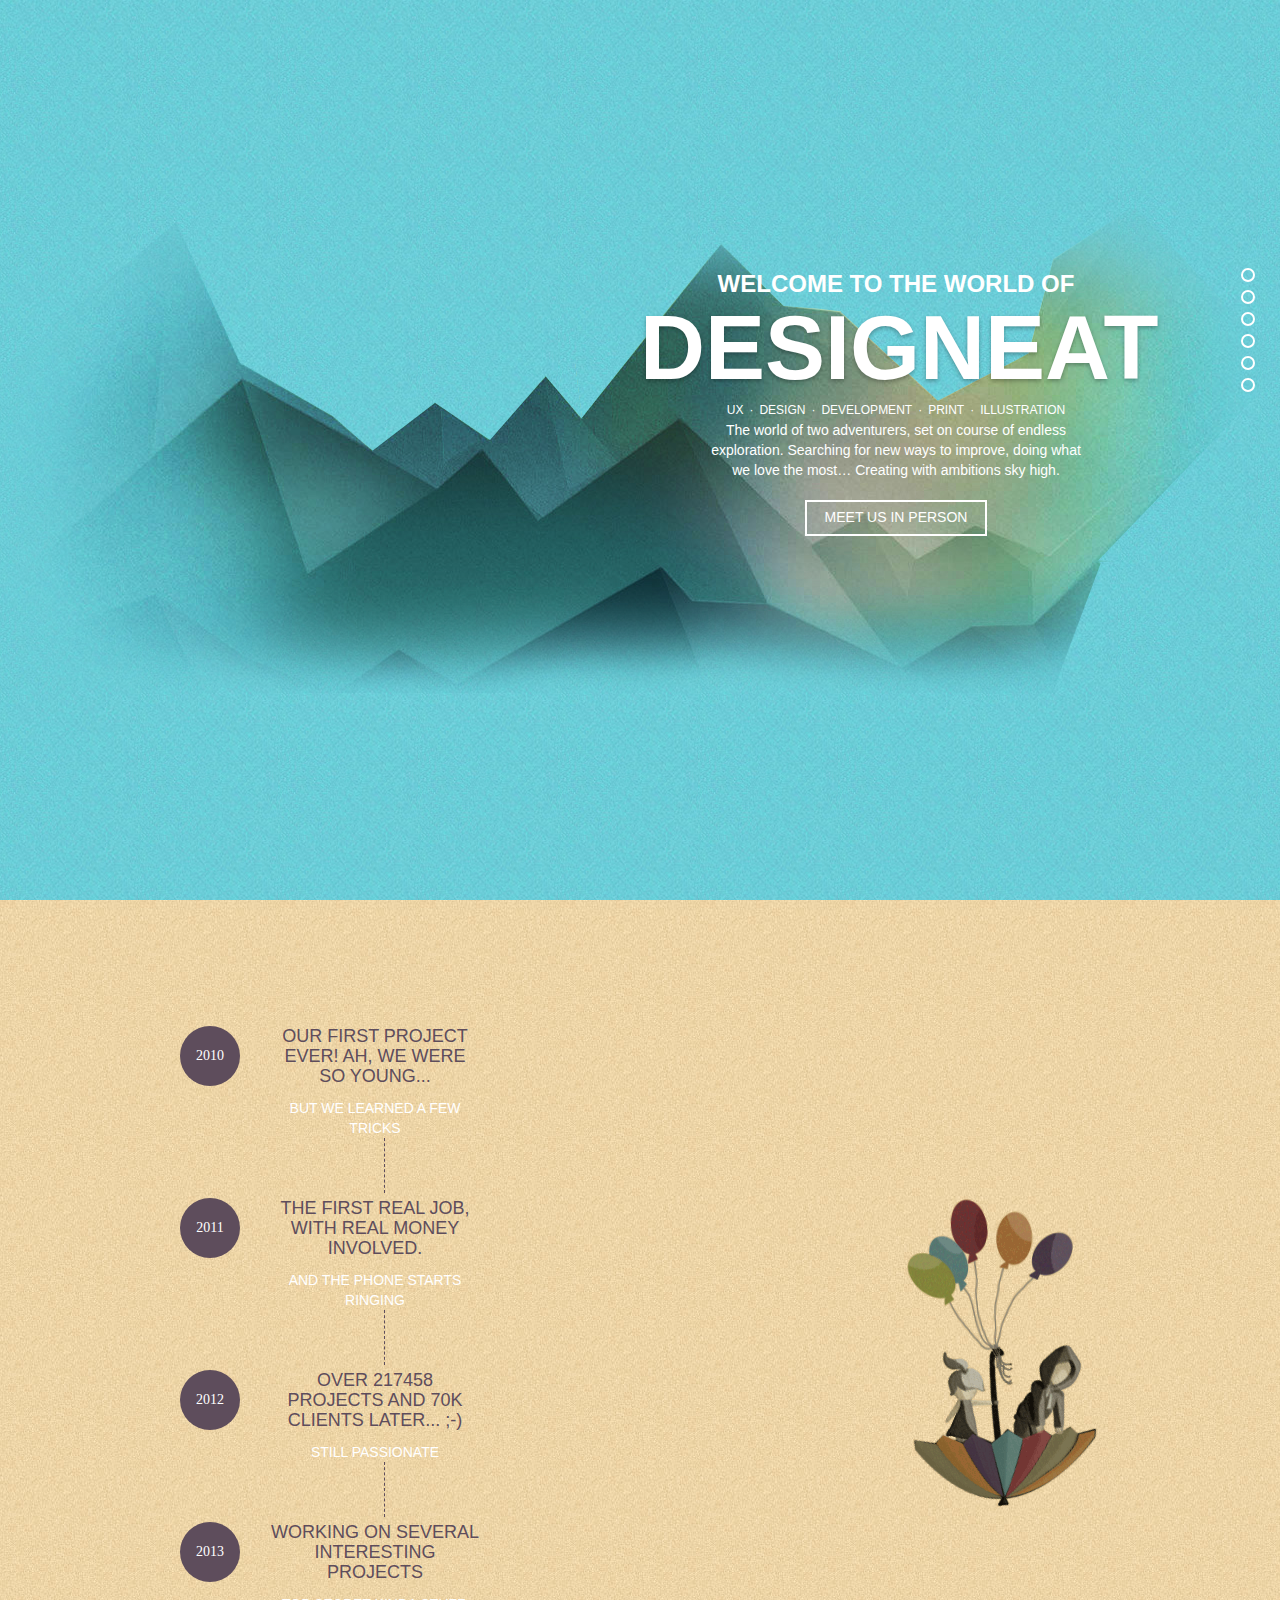
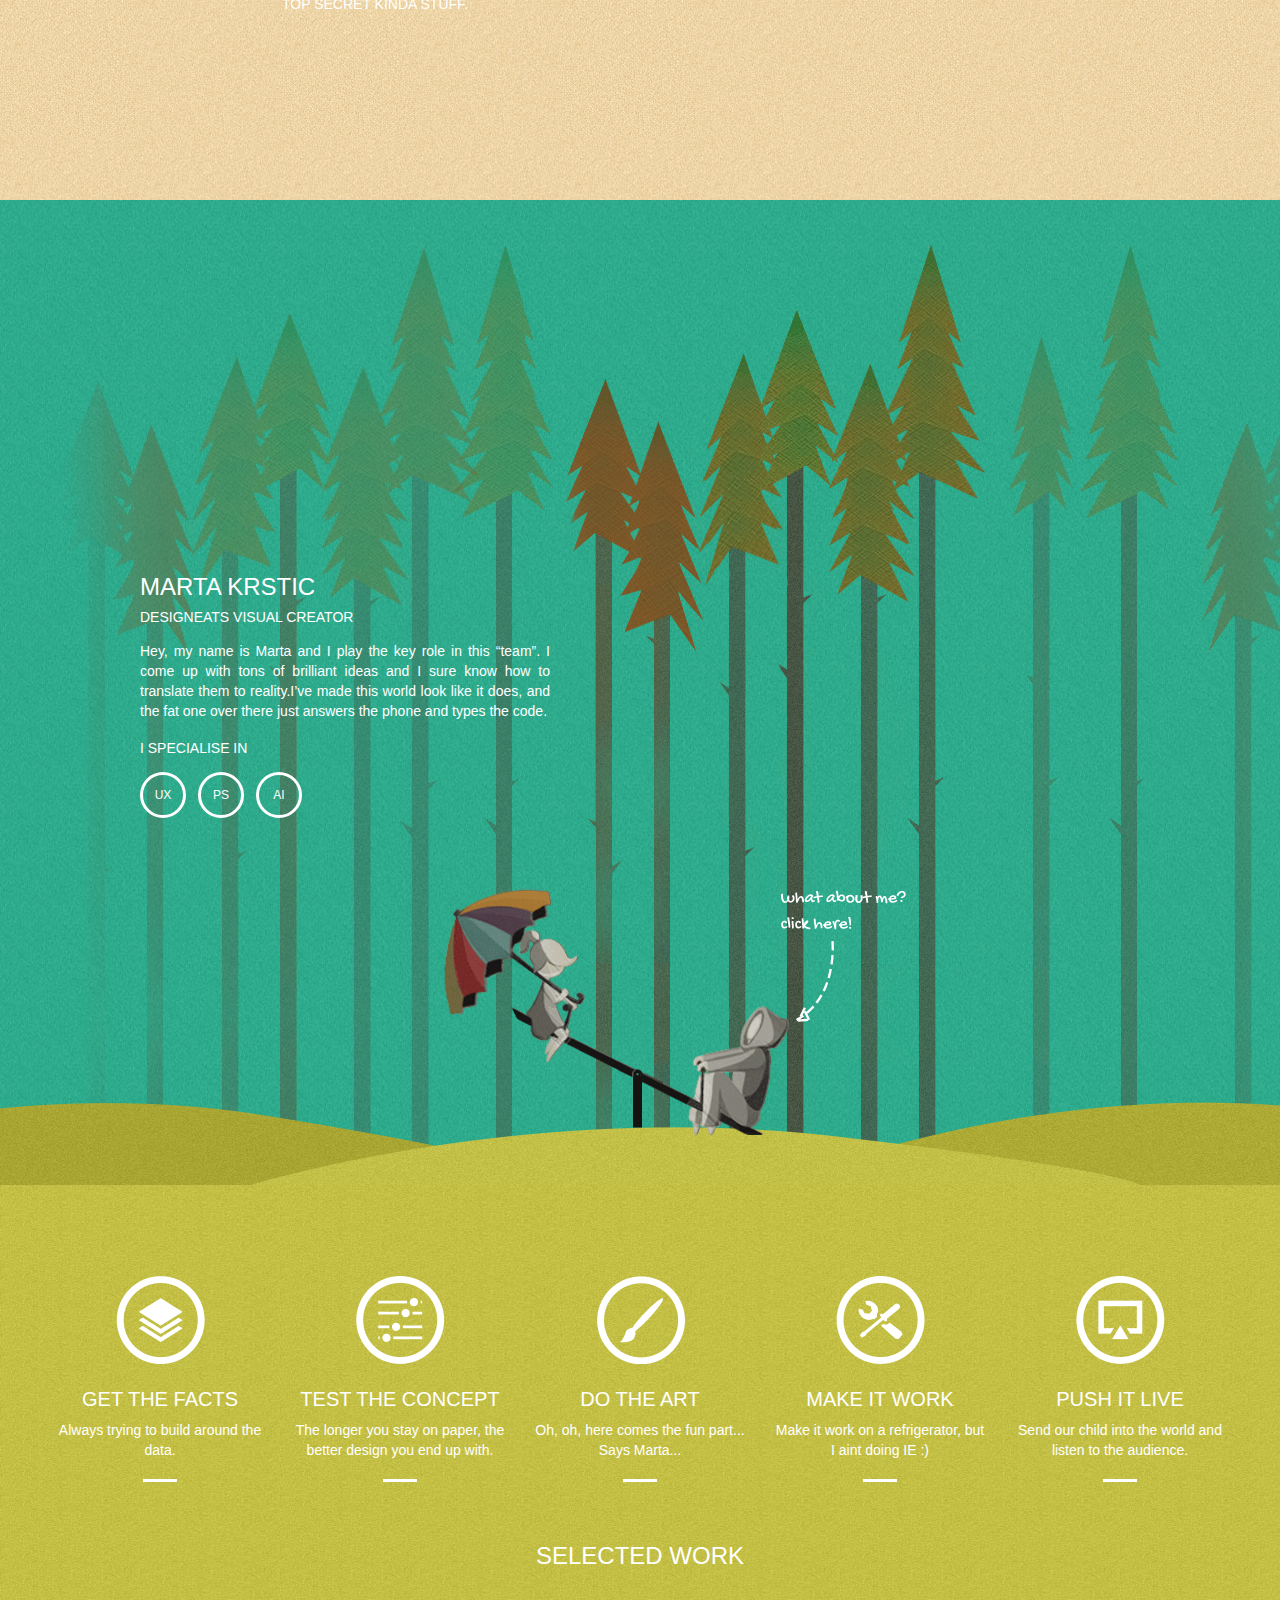
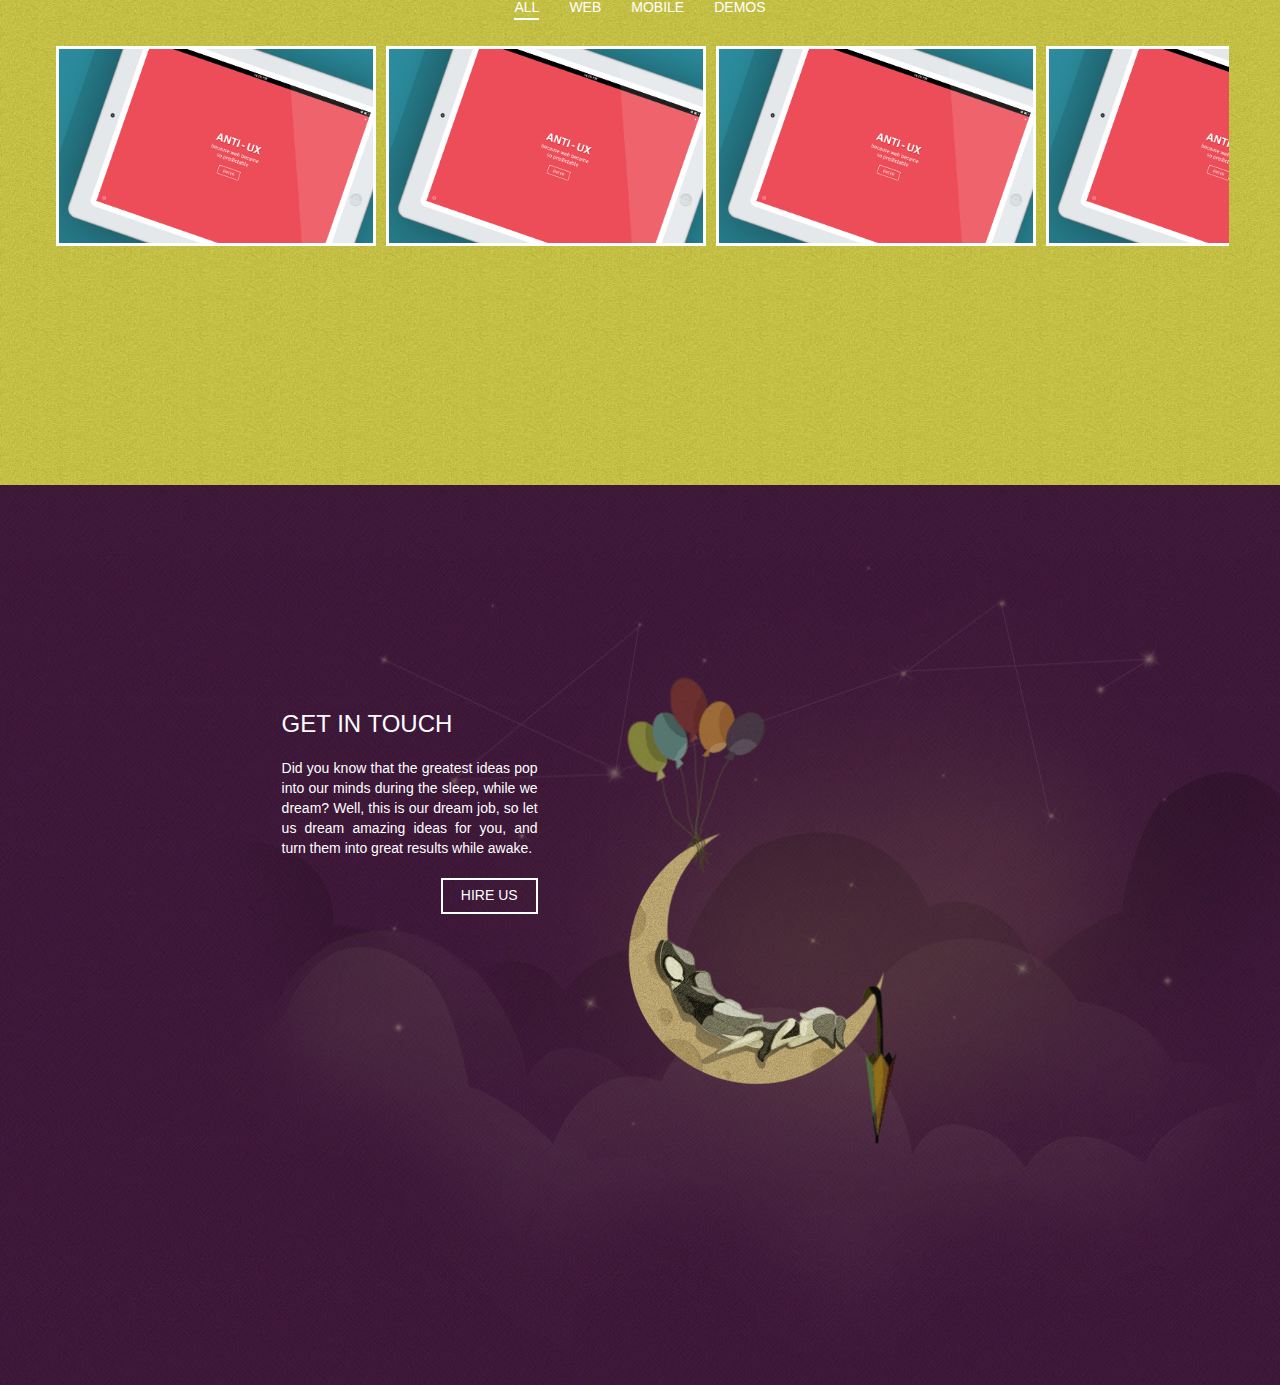
==== commit 416919b7: "1.0" ====
--- a/index.html
+++ b/index.html
@@ -4,6 +4,7 @@
 		<meta charset="utf-8">
 		<title>游伟基个人作品网站</title>
 		<link type="text/css" href="css/main.css" rel="stylesheet" />
+		<script src="js/jquery-1.11.1.js"></script>
 	</head>
 	<body>
 		<!--右侧菜单栏-->
@@ -13,546 +14,192 @@
 			<li data-slide="3"></li>
 			<li data-slide="4"></li>
 			<li data-slide="5"></li>
-			<li data-slide="6"></li>
+			<li data-slide="6"></li>			
 		</ul>
 		<!--第一页 开场-->
-		<div id="slide1" class="slide" data-slide="1" data-stellar-background-ratio="0.5">
-		    <div class="container cf">
-		    	<!--嵌套三层-->
-		        <div class="home-art cf">
-		            <div id="port1">
-		            	<!--视差-->
-		                <div class="parallax-layer">
-		                	<!--云层-->
-		                    <div id="layer-characters"></div>
-		                </div>
-		                <div class="parallax-layer">
-		                    <div id="layer-cloud1"></div>
-		                </div>
-		                <div class="parallax-layer">
-		                    <div id="layer-cloud2"></div>
-		                </div>
-		                <div class="parallax-layer">
-		                    <div id="layer-cloud3"></div>
-		                </div>
-		            </div>
-		            <div class="home-container">
-		                <img class="parallax-layer" src="img/home_cont_bg.jpg" alt="">
-		            </div>
-		
-		            <div class="home-text" data-stellar-ratio="1.6" data-stellar-vertical-offset="40">
-		                <h2>Welcome to the world of</h2>
-		
-		                <h1>Designeat</h1>
-		
-		                <div class="home-skills">
-		                    <ul class="cf">
-		                        <li>Ux</li>
-		                        <li class="home-dot">.</li>
-		                        <li>Design</li>
-		                        <li class="home-dot">.</li>
-		                        <li>Development</li>
-		                        <li class="home-dot">.</li>
-		                        <li>Print</li>
-		                        <li class="home-dot">.</li>
-		                        <li>Illustration</li>
-		                    </ul>
-		                </div>
-		                <p>The world of two adventurers, set on course of endless exploration.
-		                    Searching for new ways to improve,
-		                    doing what we love the most…
-		                    Creating with ambitions sky high.
-		                </p>
-		                <a class="button" data-slide="3">Meet us in person</a>
-		            </div>
-		        </div>
-		    </div>
-		</div>
+		<section class="slide slide1">
+			<div class="container">
+				<img class="hill move" data-offset="2" src="images/home_cont_bg.png" alt="" draggable="false" />
+				<div class="text">
+					<h2>WELCOME TO THE WORLD OF</h2>
+					<h1>DESIGNEAT</h1>
+					<p><span>UX</span>·<span>DESIGN</span>·<span>DEVELOPMENT</span>·<span>PRINT</span>·<span>ILLUSTRATION</span></p>
+					<p>
+						The world of two adventurers, set on course of endless <br>
+						exploration. Searching for new ways to improve, doing what<br>
+						we love the most… Creating with ambitions sky high.
+					</p>
+					<a href="#" target="_blank">Meet us in person</a>
+				</div>
+				<div class="view_move">
+					<span class="cloud1 move" data-offset="5"></span>
+					<span class="cloud2 move" data-offset="4"></span>
+					<span class="cloud3 move" data-offset="3"></span>
+					<span class="person move" data-offset="6"></span>
+				</div>
+				
+			</div>
+		</section>
 		
 		<!--第二页 历程-->
-		<div id="slide2" class="slide" data-slide="2" data-stellar-background-ratio="0.5">
-		    <div class="container cf">
-		        <div class="timeline">
-		            <ul>
-		                <li class="cf">
-		                    <div class="middle-section"><p>2010</p></div>
-		                    <div class="text-section">
-		                        <p>
-		                            Our first project ever! Ah, we were so young...
-		                        </p>
-		                        <a>But we learned a few tricks</a>
-		                    </div>
-		                </li>
-		
-		                <li class="vertical-separator">
-		                    <div class="vertical-lines"></div>
-		                </li>
-		
-		                <li class="cf">
-		                    <div class="middle-section"><p>2011</p></div>
-		                    <div class="text-section">
-		                        <p>
-		                            The first real job, with real money involved.
-		                        </p>
-		                        <a>And the phone starts ringing</a>
-		                    </div>
-		                </li>
-		
-		                <li class="vertical-separator">
-		                    <div class="vertical-lines"></div>
-		                </li>
-		
-		                <li class="cf">
-		                    <div class="middle-section"><p>2012</p></div>
-		                    <div class="text-section">
-		                        <p>
-		                            over 217458 projects and 70k clients later... ;-)
-		                        </p>
-		                        <a>Still passionate</a>
-		                    </div>
-		                </li>
-		
-		                <li class="vertical-separator">
-		                    <div class="vertical-lines"></div>
-		                </li>
-		
-		                <li class="cf">
-		                    <div class="middle-section"><p>2013</p></div>
-		                    <div class="text-section">
-		                        <p>
-		                            Working on several interesting projects
-		                        </p>
-		                        <a>Top secret kinda stuff.</a>
-		                    </div>
-		                </li>
-		            </ul>
-		        </div>
-		        <div class="middle1-art" data-stellar-ratio="-0.2">
-		            <div id="layer-middle1-characters"></div>
-		        </div>
-		    </div>
-		</div>
-			
-		</div>
-		
-		<!--第三页 个人介绍-->
-		<div id="slide3" class="slide" data-slide="3" data-stellar-background-ratio="0.5">
-		    <div class="container">
-		        <div id="port3" class="cf">
-		            <!-- <div class="parallax-layer">
-		                <div id="layer-trees"></div>
-		            </div> -->
-		            <div id="layer-meetUsInPerson-characters"></div>
-		            <div id="layer-meetUsInPerson-characters2"></div>
-		            <div class="about-grass"></div>
-		        </div>
-		
-		        <div class="meetUsInPerson-container" data-stellar-ratio="0.7">
-		            <img class="parallax-layer" src="img/trees-marta.png" alt="">
-		        </div>
-		
-		        <div class="marta-block cf">
-		            <h2>Marta Krstic <a class="linkedin" target="new" href="#"><img
-		                    src="img/linkedin_ico.png" alt=""></a></h2>
-		
-		            <h3>Designeats visual creator</h3>
-		
-		            <p>Hey, my name is Marta and I play the key role in this “team”.
-		                I come up with tons of brilliant ideas and I sure know how to translate them to reality.
-		                I’ve made this world look like it does, and the fat one over there just answers the phone and types the
-		                code.
-		            </p>
-		
-		            <h3>I specialise in</h3>
-		
-		            <div class="skill-block">
-		                <p>Ux</p>
-		
-		                <p>ps</p>
-		
-		                <p>ai</p>
-		            </div>
-		        </div>
-		        <img class="marta-clickme" src="img/click_marta.png" alt="">
-		
-		        <div class="bojan-block cf">
-		            <h2>Bojan Joncic <a class="linkedin" target="new" href="#"><img
-		                    src="img/linkedin_ico.png" alt=""></a></h2>
-		
-		            <h3>Designeats CEO DIRECTOR LEGEND</h3>
-		
-		            <p>Hi there, my name is Bojan and I am the backbone of this “team”. I come up with, like, thousands of great
-		                ideas and I easily translate them to reality.
-		                Basically… I've made this world work, the fat one, over there, just answers the phone and plays with her
-		                pen.
-		            </p>
-		
-		            <h3>I specialise in</h3>
-		
-		            <div class="skill-block">
-		                <p>Ux</p>
-		
-		                <p>Html</p>
-		
-		                <p>Css</p>
-		
-		                <p>Js</p>
-		            </div>
-		        </div>
-		        <img class="bojan-clickme" src="img/click_bojan.png" alt="">
-		    </div>
-		</div>
-		
-		<!--第四页 心得及作品-->
-		<div id="slide4" class="slide" data-slide="4" data-stellar-background-ratio="0.5">
-			<div class="container">
-			    <!-- <h2 class="how-headline">How we do?</h2> -->
-			    <ul class="services cf">
-			        <li class="">
-			            <img src="img/step1.png" alt="">
-			
-			            <h2>Get the facts</h2>
-			
-			            <p>Always trying to build around the data.</p>
-			            <span></span>
-			        </li>
-			        <li>
-			            <img src="img/step2.png" alt="">
-			
-			            <h2>Test the concept</h2>
-			
-			            <p>The longer you stay on paper, the better design you end up with.</p>
-			            <span></span>
-			        </li>
-			        <li>
-			            <img src="img/step3.png" alt="">
-			
-			            <h2>Do the art</h2>
-			
-			            <p>Oh, oh, here comes the fun part... Says Marta...</p>
-			            <span></span>
-			        </li>
-			        <li>
-			            <img src="img/step4.png" alt="">
-			
-			            <h2>Make it work</h2>
-			
-			            <p>Make it work on a refrigerator, but I aint doing IE :)</p>
-			            <span></span>
-			        </li>
-			        <a class="surprise" href="#" target="new">
-			            <li>
-			                <img src="img/step5.png" alt="">
-			
-			                <h2>Push it live</h2>
-			
-			                <p>Send our child into the world and listen to the audience.</p>
-			                <span></span>
-			                <img class="suprise-msg" src="img/like_tool.png">
-			            </li>
-			        </a>
-			    </ul>
-			</div>
-			
-			<div class="work-container">
-			    <h2>Selected work</h2>
-			
-			    <div class="sort-work-wrapper"> 
-			        <ul class="sort-work cf">
-			            <li class="filter" data-filter="all">All</li>
-			            <li class="filter" data-filter="web">Web</li>
-			            <li class="filter" data-filter="mobile">Mobile</li>
-			            <li class="filter" data-filter="logo-and-print">Logo & Print</li>
-			            <li class="filter" data-filter="personal">Personal Projects</li>
-			        </ul>
-			    </div>
-			
-			    <ul id="Grid" class="thumbs cf">
-			        
-			        <li class="mix all web">
-			            <img src="img/th_sparklina.jpg" alt="">
-			
-			            <div class="back-info">
-			                <h2>Sparklina</h2>
-			                <a class="button-normal" href="projects/sparklina.php">See full project</a>
-			            </div>
-			        </li>
-			
-			        <li class="mix all web">
-			            <img src="img/th_home.jpg" alt="">
-			
-			            <div class="back-info">
-			                <h2>Home 011</h2>
-			                <a class="button-normal" href="projects/home011.php">See full project</a>
-			            </div>
-			        </li>
-			        
-			        <li class="mix all mobile personal">
-			            <img src="img/th_except.jpg" alt="">
-			
-			            <div class="back-info">
-			                <h2>Except You</h2>
-			                <a class="button-normal" href="projects/except_you.php">See full project</a>
-			            </div>
-			        </li>
-			        <li class="mix all web">
-			            <img src="img/musculus.jpg" alt="">
-			
-			            <div class="back-info">
-			                <h2>Musculus</h2>
-			                <a class="button-normal" href="projects/musculus.php">See full project</a>
-			            </div>
-			        </li>
-			        <li class="mix all web">
-			            <img src="img/th_weightless.jpg" alt="">
-			
-			            <div class="back-info">
-			                <h2>Weightless</h2>
-			                <a class="button-normal" href="projects/weightless.php">See full project</a>
-			            </div>
-			        </li>
-			        <li class="mix all mobile personal">
-			            <img src="img/th_clock.jpg" alt="">
-			
-			            <div class="back-info">
-			                <h2>Clock App</h2>
-			                <a class="button-normal" href="projects/clock.php">See full project</a>
-			            </div>
-			        </li>
-			        <li class="mix all web print logo-and-print">
-			            <img src="img/th_yoursmile.jpg" alt="">
-			
-			            <div class="back-info">
-			                <h2>Your smile</h2>
-			                <a class="button-normal" href="projects/yoursmile.php">See full project</a>
-			                <!-- <a class="visit-site" href="#">Visit website</a> -->
-			            </div>
-			        </li>
-			        <li class="mix all web">
-			            <img src="img/th_designers3.jpg" alt="">
-			
-			            <div class="back-info">
-			                <h2>Designers3</h2>
-			                <a class="button-normal" href="projects/designers3.php">See full project</a>
-			                <!-- <a class="visit-site" href="#">Visit website</a> -->
-			            </div>
-			        </li>
-			        <li class="mix all web personal">
-			            <img src="img/th_antiux.jpg" alt="">
-			
-			            <div class="back-info-soon">
-			                <h2>Coming soon</h2>
-			            </div>
-			        </li>
-			        <li class="mix all web illustration">
-			            <img src="img/th_vampiri.jpg" alt="">
-			
-			            <div class="back-info">
-			                <h2>The Vampires</h2>
-			                <a class="button-normal" href="projects/vampiri.php">See full project</a>
-			            </div>
-			        </li>
-			        <li class="mix all web logo-and-print">
-			            <img src="img/th_rekordr.jpg" alt="">
-			
-			            <div class="back-info">
-			                <h2>Rekordr</h2>
-			                <a class="button-normal" href="projects/rekordr.php">See full project</a>
-			            </div>
-			        </li>
-			        <li class="mix all web">
-			            <img src="img/th_djokovic.jpg" alt="">
-			
-			            <div class="back-info">
-			                <h2>Novak Djokovic Foundation</h2>
-			                <a class="button-normal" href="projects/djokovic.php">See full project</a>
-			            </div>
-			        </li>
-			        <li class="mix all web">
-			            <img src="img/th_trendy.jpg" alt="">
-			
-			            <div class="back-info-soon">
-			                <h2>Coming soon</h2>
-			            </div>
-			        </li>
-			        
-			        <!-- LOGO -->
-			
-			        <li class="mix all logo-and-print illustration">
-			            <img src="img/th_buddha.jpg" alt="">
-			
-			            <div class="back-info">
-			                <h2>Fatty Buddha</h2>
-			                <a class="button-normal" href="projects/buddha.php">See full project</a>
-			            </div>
-			        </li>
-			        <li class="mix all logo-and-print">
-			            <img src="img/th_freeforall.jpg" alt="">
-			
-			            <div class="back-info">
-			                <h2>Free for all</h2>
-			                <a class="button-normal" href="projects/34.php">See full project</a>
-			            </div>
-			        </li>
-			        <li class="mix all logo-and-print">
-			            <img src="img/th_paleo.jpg" alt="">
-			
-			            <div class="back-info">
-			                <h2>Paleo Dream</h2>
-			                <a class="button-normal" href="projects/paleo.php">See full project</a>
-			            </div>
-			        </li>
-			        <li class="mix all logo-and-print illustration">
-			            <img src="img/th_perfectfuel.jpg" alt="">
-			
-			            <div class="back-info">
-			                <h2>Perfect Fuel</h2>
-			                <a class="button-normal" href="projects/perfect_fuel.php">See full project</a>
-			            </div>
-			        </li>
-			
-			        <!-- MOBILE -->
-			        
-			        <li class="mix all mobile">
-			            <img src="img/th_social.jpg" alt="">
-			
-			            <div class="back-info">
-			                <h2>Social App</h2>
-			                <a class="button-normal" href="projects/social.php">See full project</a>
-			            </div>
-			        </li>
-			        <li class="mix all mobile">
-			            <img src="img/th_beauty.jpg" alt="">
-			
-			            <div class="back-info">
-			                <h2>Beauty App</h2>
-			                <a class="button-normal" href="projects/beauty.php">See full project</a>
-			            </div>
-			        </li>
-			
-			        <!-- PRINT -->
-			
-			        <li class="mix all logo-and-print illustration personal">
-			            <img src="img/th_sweetsorrow.jpg" alt="">
-			
-			            <div class="back-info-soon">
-			                <h2>Coming soon</h2>
-			            </div>
-			        </li>
-			
-			        <!-- ILLUSTRATION -->
-			
-			        <li class="mix all illustration personal">
-			            <img src="img/th_comic.jpg" alt="">
-			
-			            <div class="back-info">
-			                <h2>I remember the soup</h2>
-			                <a class="button-normal" href="projects/comic.php">See full project</a>
-			            </div>
-			        </li>
-			    </ul>
-			
-			    <div class="container center">
-			        <a class="button" data-slide="6" href="#">Get in touch</a>
-			    </div>
-			</div>
-			</div>
-		
-		<!--第五页 个人推荐，音乐，电影-->
-		<div id="slide5" class="slide" data-slide="5" data-stellar-background-ratio="0.5">
-		    <div class="middle2-characters" data-stellar-ratio="1.3" data-stellar-vertical-offset="780"></div>
-		    <div class="middle2-clouds" data-stellar-ratio="-0.1"></div>
-		    <div class="container">
-		        <ul class="feed-wrapper">
-		            <li class="twitter-feed">
-		                <div class="feed-icon-wrapper">
-		                    <img src="img/twitter_dark_ico.png" alt="">
-		
-		                    <div class="triangle"></div>
-		                </div>
-		                <a class="twitter-timeline" href="https://twitter.com/desigNeat_rs"
-		                    data-tweet-limit="1" data-chrome="nofooter noheader noborders transparent" 
-		                    data-link-color="#2b182c"
-		                    data-widget-id="398450829528559616">Tweets by @desigNeat_rs
-		                </a>
-		            </li>
-		            <li class="dribbble-invites">
-		                <div class="feed-icon-wrapper">
-		                    <img src="img/dribbble_dark_ico.png" alt="">
-		
-		                    <div class="triangle"></div>
-		                </div>
-		                <div class="info-content players-list">
-		                    <p class="info-text">Some of our favourite dribbble players.</p>
-		                    <a target="new" href="http://dribbble.com/adline">Szende Brassai, </a>
-		                    <a target="new" href="http://dribbble.com/BurntToast">Burnt Toast Creative, </a>
-		                    <a target="new" href="http://dribbble.com/BarthelemyChalvet">Barthelemy Chalvet, </a>
-		                    <a target="new" href="http://dribbble.com/megdraws">Meg Robichaud, </a>
-		                    <a target="new" href="http://dribbble.com/bluroon">Bluroon, </a>
-		                    <a target="new" href="http://dribbble.com/gebe">Elia Colombo, </a>
-		                    <a target="new" href="http://dribbble.com/sevkanariburnu">Sevkan Ariburnu.</a>
-		                </div>
-		            </li>
-		            <li class="playlists">
-		                <div class="feed-icon-wrapper">
-		                    <img src="img/music_ico.png" alt="">
-		
-		                    <div class="triangle"></div>
-		                </div>
-		                <div class="info-content">
-		                    <p class="info-text">We listen to the music while we work, you know staying sane and stuff.</p>
-		
-		                    <div class="feed-footer cf">
-		                        <p>Check out some of our playlists</p>
-		
-		                        <div class="feed-link-wrapper">
-		                            <a target="new" href="http://grooveshark.com/playlist/DesigNeat+img/92344852" class="grooveshark"></a>
-		                            <a target="new" href="http://www.stereomood.com/designeat_rs/mixes/338279/designeat%40work" class="stereomood"></a>
-		                        </div>
-		                    </div>
-		                </div>
-		            </li>
-		        </ul>
-		    </div>
-		</div>
-		
-		<!--第六页 联系方式-->
-		<div id="slide6" class="slide" data-slide="6" data-stellar-background-ratio="0.5">
-		    <div class="container">
-		        <div class="getInTouch-art">
-		            <div id="port6">
-		                <div class="parallax-layer">
-		                    <div id="layer-getInTouch-characters"></div>
-		                </div>
-		                <!-- <div class="parallax-layer">
-		                    <div id="layer-stars"></div>
-		                </div> -->
-		            </div>
-		
-		            <div class="getInTouch-container">
-		                <img class="parallax-layer" src="img/contact_cont_bg.jpg" alt="">
-		            </div>
-		
-		            <div class="getInTouch-text" data-stellar-ratio="0.5">
-		                <h2>Get in touch</h2>
-		
-		                <p>
-		                    Did you know that the greatest ideas pop into our minds during the sleep, while we dream? Well, this
-		                    is our dream job, so let us dream amazing ideas for you, and turn them into great results while
-		                    awake.
-		                </p>
-		                <a class="button-normal right" href="mailto:designeat@live.com?subject=Hi desigNeat, we would like to work with you.">Hire us</a>
-		            </div>
-		            <div class="social" data-stellar-ratio="1.5">
-		                <div class="social-icon-wrap">    
-		                    <p>Lets <br> connect</p>
-		                    <a href="https://twitter.com/desigNeat_rs" target="new" class="twitter" data-stellar-ratio="1.5"></a>
-		                    <a href="http://dribbble.com/designeat" target="new" class="dribbble" data-stellar-ratio="1.8"></a>
-		                    <a href="http://www.behance.net/designeat" target="new" class="behance" data-stellar-ratio="2"></a>
-		                </div>
-		            </div>
-		        </div>
-		    </div>
-		</div>
+		<section class="slide slide2">
+			<div class="container">
+				<div class="list">
+					<ol>
+						<li>
+							<span>2010</span>
+							<div class="txt">
+								<p>Our first project ever! Ah, we were so young...</p>
+								<p>But we learned a few tricks</p>
+							</div>
+						</li>
+						<li>
+							<span>2011</span>
+							<div class="txt">
+								<p>The first real job, with real money involved.</p>
+								<p>And the phone starts ringing</p>
+							</div>
+						</li>
+						<li>
+							<span>2012</span>
+							<div class="txt">
+								<p>over 217458 projects and 70k clients later... ;-)</p>
+								<p>Still passionate</p>
+							</div>
+						</li>
+						<li>
+							<span>2013</span>
+							<div class="txt">
+								<p>Working on several interesting projects</p>
+								<p>Top secret kinda stuff.</p>
+							</div>
+						</li>
+					</ol>
+				</div>
+				<span class="person"></span>
+			</div>
+		</section>
+		
+		<!-- 第三部分 -->
+		<section class="slide slide3">
+			<div class="container">
+				<img class="forest" src="images/trees-marta.png" width="1320" height="943" alt="" draggable="false" />
+				<!-- 跷跷板 -->
+				<div class="seesaw">
+					<div class="inforL show">
+						<h2>Marta Krstic</h2>
+						<h3>Designeats visual creator</h3>
+						<p>Hey, my name is Marta and I play the key role in this “team”. I come up with tons of brilliant ideas and I sure know how to translate them to reality.I’ve made this world look like it does, and the fat one over there just answers the phone and types the code.</p>
+						<h3>I specialise in</h3>
+						<ul>
+							<li>ux</li>
+							<li>ps</li>
+							<li>ai</li>
+						</ul>
+						<span class="clickR"></span>
+					</div>
+					<div class="inforR hide">
+						<h2>Bojan Joncic</h2>
+						<h3>Designeats CEO DIRECTOR LEGEND</h3>
+						<p>Hi there, my name is Bojan and I am the backbone of this “team”. I come up with, like, thousands of great ideas and I easily translate them to reality. Basically… I've made this world work, the fat one, over there, just answers the phone and plays with her pen.</p>
+						<h3>I specialise in</h3>
+						<ul>
+							<li>Ux</li>
+							<li>Html</li>
+							<li>Css</li>
+							<li>Js</li>
+						</ul>
+						<span class="clickL"></span>
+					</div>
+				</div>
+				<span class="seesawImg"></span>
+			</div>
+			<div class="bg"></div>
+		</section>
+		
+		<!-- 第四部分 -->
+		<section class="slide slide4">
+			<div class="container">
+				<ul class="skill clearfix">
+					<li>
+						<span><img src="images/step1.png" width="89" height="88" draggable="false"/></span>
+						<h3>Get the facts</h3>
+						<p>Always trying to build around the data.</p>
+					</li>
+					<li>
+						<span><img src="images/step2.png" width="89" height="88" draggable="false"/></span>
+						<h3>Test the concept</h3>
+						<p>The longer you stay on paper, the better design you end up with.</p>
+					</li>
+					<li>
+						<span><img src="images/step3.png" width="89" height="88" draggable="false"/></span>
+						<h3>Do the art</h3>
+						<p>Oh, oh, here comes the fun part... Says Marta...</p>
+					</li>
+					<li>
+						<span><img src="images/step4.png" width="89" height="88" draggable="false"/></span>
+						<h3>Make it work</h3>
+						<p>Make it work on a refrigerator, but I aint doing IE :)</p>
+					</li>
+					<li>
+						<span><img src="images/step5.png" width="89" height="88" draggable="false"/></span>
+						<h3>Push it live</h3>
+						<p>Send our child into the world and listen to the audience.</p>
+					</li>
+				</ul>
+			</div>
+			<!-- 作品集合 -->
+			<div class="worksWrap">
+				<h3>Selected work</h3>
+				<div class="works">
+					<nav class="worksList">
+						<a href="javascript:;" class="active">All</a>
+						<a href="javascript:;">Web</a>
+						<a href="javascript:;">Mobile</a>
+						<a href="javascript:;">Demos</a>
+					</nav>
+					<div class="worksBox">
+						<ul>
+							<li>
+								<a href="#">
+									<img src="images/th_antiux.jpg" alt="" draggable="false"/>
+								</a>
+							</li>
+							<li>
+								<a href="#">
+									<img src="images/th_antiux.jpg" alt="" draggable="false"/>
+								</a>
+							</li>
+							<li>
+								<a href="#">
+									<img src="images/th_antiux.jpg" alt="" draggable="false"/>
+								</a>
+							</li>
+							<li>
+								<a href="#">
+									<img src="images/th_antiux.jpg" alt="" draggable="false"/>
+								</a>
+							</li>
+						</ul>
+					</div>
+				</div>
+			</div>
+		</section>
+		
+		
+		<!-- 第五部分  -->
+		<section class="slide slide5">
+			<div class="container">
+				<img class="sky move" data-offset="2" src="images/contact_cont_bg.jpg" width="1600" height="880" draggable="false"/>
+				<span class="person move" data-offset="3"></span>
+				<div class="text">
+					<h2>Get in touch</h2>
+					<p>Did you know that the greatest ideas pop into our minds during the sleep, while we dream? Well, this is our dream job, so let us dream amazing ideas for you, and turn them into great results while awake.</p>
+					<a href="#" target="_blank">Hire us</a>
+				</div>
+			</div>
+		</section>
+		
+	
 	</body>
 </html>
--- a/css/main.css
+++ b/css/main.css
@@ -1,1016 +1,186 @@
-/*页面初始化*/
-html, body, div, span, applet, object, iframe,
-h1, h2, h3, h4, h5, h6, p, blockquote, pre,
-a, abbr, acronym, address, big, cite, code,
-del, dfn, em, img, ins, kbd, q, s, samp,
-small, strike, strong, sub, sup, tt, var,
-b, u, i, center,
-dl, dt, dd, ol, ul, li,
-fieldset, form, label, legend,
-table, caption, tbody, tfoot, thead, tr, th, td,
-article, aside, canvas, details, embed,
-figure, figcaption, footer, header, hgroup,
-menu, nav, output, ruby, section, summary,
-time, mark, audio, video {
-  margin: 0;
-  padding: 0;
-  border: 0;
-  font-size: 100%;
-  font: inherit;
-  vertical-align: baseline;
-  text-decoration: none; }
-  article, aside, details, figcaption,figure,
-  footer, header, hgroup, menu, nav, section{
-  	display: block;
-  }
-  body{line-height: 1;}
-  ol, ul{list-style: none;}
-  blockquote,q{quotes: none;}
-  q:before, q:after{
-  	content: '';
-  	content: none;
-  }
-  table{
-  	border-collapse: collapse;
-  	border-spacing: 0;
-  }
-	.cf:before,
-	.cf:after{
-		content: '';
-	display: table;
-}
-.cf:after{
-	clear:both;
-}
+html,body,h1,h2,h3,h4,h5,h6,div,dl,dt,dd,ul,ol,li,p,blockquote,pre,hr,figure,table,caption,th,td,form,fieldset,legend,input,button,textarea,menu{margin:0;padding:0}
+header,footer,section,article,aside,nav,hgroup,address,figure,figcaption,menu,details{display:block}
+table{border-collapse:collapse;border-spacing:0}
+caption,th{text-align:left;font-weight:normal}
+html,body,fieldset,img,iframe,abbr{border:0}
+i,cite,em,var,address,dfn{font-style:normal}
+[hidefocus],summary{outline:0}
+li{list-style:none}
+h1,h2,h3,h4,h5,h6,small{font-size:100%}
+sup,sub{font-size:83%}
+pre,code,kbd,samp{font-family:inherit}
+q:before{content:none}
+q:after{content:none}
+textarea{overflow:auto;resize:none}
+label,summary{cursor:default}
+a,a:hover,button{cursor:pointer}
+h1,h2,h3,h4,h5,h6,em,strong,b{font-weight:bold}
+del,ins,u,s,a,a:hover,a:hover{text-decoration:none}
+body,textarea,input,button,select,keygen,legend{font:14px/1.14 arial,\5b8b\4f53;;color:#333;outline:0}
+body{background:#fff}
+a{color:#515151;}
+a:hover{ color:#333;}
 
-.cf{
-	*zoom: 1;
-}
-
-body,html {
-	width: 100%;
-	height: 100%;
-}
-
-body{
-	font-family: "Lato",Helvetica, Arial, sans-serif;
-	color:white;
-	font-size: 14px;
-}
-	
-body a{
-	color: white;
-	font-size: 14px;
-}	
-
-body p{
-	line-height: 20px;
-	text-align: justify;
-}
-
-.center{
-	text-align: center;
-}
-
-.right{
-	float: right;
-}
-
-.left{
-	float: left;
-}
-
-.container{
-	width:1200px;
-	margin: 0 auto;
-	padding-top: 3%;
-	color: white;
-}
-
-h2{
-	font-size: 24px;
-	text-transform: uppercase;
-}
-
-h1{
-	font-size: 90px;
-	text-transform: uppercase;
-	font-weight: 700;
-	text-shadow:0 2px 4px rgba(0,0,0,0.3) ;
-}
-
-.slide{
-	background-attachment:fixed ;
-	width: 100%;
-	height: 100%;
-	position: relative;
-	overflow: hidden;
-	}
-
-#slide1 {
-  background: url("../img/home_bg.jpg"); }
-
-#slide2 {
-  background: url("../img/med_bg.jpg"); }
-  
-#slide3 {
-  background: url("../img/about_bg.jpg"); }
-  
-#slide4 {
-  background: url("../img/work_bg.jpg");
-  height: auto; }
-  
-#slide5 {
-  background: url("../img/med2_bg.jpg"); }
-  
-#slide6 {
-  background: url("../img/contact_bg.jpg");
-  position: relative; }
-  
-.home-container{
-	position: absolute;
-	top: 10%;
-	left: 50%;
-	margin-left: -800px;
-	width:1600px;
-	height: 660px;
-	z-index: 1;
-}
-/*右侧导航栏*/
-ul.navigation {
-	float:right;
-	position: fixed;
-	padding: 25px;
-	margin-top: 19%;
-	right: 0;
-	z-index: 999;
-}
-/*每个小圆点的样式*/
-ul.navigation li{
-	cursor: pointer;
-	width:10px;
-	height: 10px;
-	border:2px solid white;
-	-moz-border-radius: 8px;
-	-webkit-border-radius: 8px;
-	border-radius: 8px;
-	display: block;
-	margin-bottom: 8px;
-}
-
-ul.navigation li:hover{
-	background: white;
-}
-
-ul.navigation li:active{
-	background: white;
-}
-/*最下面的点击按钮*/
-a.button {
-  text-transform: uppercase;
-  border: 2px solid white;
-  padding: 8px 18px;
-  margin-top: 20px;
-  display: inline-block; }
-
-  a.button:hover {
-    background: #942f86;
-    cursor: pointer; }
-
-a.button-normal {
-  text-transform: uppercase;
-  border: 2px solid white;
-  padding: 8px 18px;
-  margin-top: 20px;
-  display: inline-block; }
-  a.button-normal:hover {
-    background: #942f86;
-    cursor: pointer; }
-
-.home-art {
-  width: 100%;
-  float: left;
-  position: relative; }
-
-/*内容文字*/
-.home-text {
-  width: 40%;
-  text-align: center;
-  position: absolute;
-  top: 30%;
-  right: 5%;
-  z-index: 999; }
-  
-  .home-text .home-skills ul {
-    display: inline-block;
-    margin: 0 auto; }
-    
-    .home-text .home-skills ul li {
-      float: left;
-      text-transform: uppercase;
-      font-size: 12px;
-      padding: 6px; }
-    
-    .home-text .home-skills ul li.home-dot {
-      font-size: 21px;
-      margin-top: -11px; }
-
-  .home-text p {
-    width: 80%;
-    margin: 0 auto;
-    text-align: center; }
-
-/* 第二页 */
-#slide2 {
-  position: relative; }
-  
-  #slide2 .middle1-art {
-    position: absolute;
-    right: 30%;
-    top: 20%; }
-  /* line 232, ../sass/main.scss */
-  #slide2 .timeline {
-    width: 50%;
-    margin-top: 4%;
-    margin-left: 15%; }
-    /* line 236, ../sass/main.scss */
-    #slide2 .timeline ul {
-      float: none; }
-      /* line 238, ../sass/main.scss */
-      #slide2 .timeline ul li {
-        float: none; }
-        /* line 240, ../sass/main.scss */
-        #slide2 .timeline ul li div {
-          float: left; }
-        /* line 243, ../sass/main.scss */
-        #slide2 .timeline ul li .text-section {
-          width: 200px;
-          height: 100px;
-          text-transform: uppercase; }
-          /* line 247, ../sass/main.scss */
-          #slide2 .timeline ul li .text-section p {
-            font-size: 18px;
-            text-align: center;
-            color: #5e4d5c;
-            display: none; }
-          /* line 253, ../sass/main.scss */
-          #slide2 .timeline ul li .text-section a {
-            text-align: center;
-            opacity: 0;
-            display: block;
-            margin-top: 15px;
-            text-transform: uppercase;
-            padding-left: 100px; }
-        /* line 262, ../sass/main.scss */
-        #slide2 .timeline ul li .middle-section {
-          width: 0px;
-          height: 0px;
-          text-align: center;
-          -moz-border-radius: 50px;
-          -webkit-border-radius: 50px;
-          border-radius: 50px;
-          display: block;
-          background: #5e4d5c;
-          font-size: 18px; }
-          /* line 277, ../sass/main.scss */
-          #slide2 .timeline ul li .middle-section p {
-            text-align: center;
-            padding-top: 18px;
-            display: none; }
-      /* line 285, ../sass/main.scss */
-      #slide2 .timeline ul li.vertical-separator .vertical-lines {
-        width: 31.5%;
-        margin-bottom: 10px;
-        border-right: 1px dashed #5e4d5c;
-        height: 1px;
-        float: none; }
-
-/* line 299, ../sass/main.scss */
-#slide3 {
-  position: relative; }
-  /* line 301, ../sass/main.scss */
-  #slide3 .container {
-    position: relative;
-    padding: 0; }
-  /* line 305, ../sass/main.scss */
-  #slide3 .marta-block, #slide3 .bojan-block {
-    position: absolute;
-    width: 410px;
-    z-index: 999;
-    overflow: visible;
-    -webkit-font-smoothing: subpixel-antialiased; }
-    /* line 312, ../sass/main.scss */
-    #slide3 .marta-block h2 a, #slide3 .bojan-block h2 a {
-      margin-left: 10px;
-      opacity: 0.5; }
-    /* line 317, ../sass/main.scss */
-    #slide3 .marta-block h3, #slide3 .bojan-block h3 {
-      text-transform: uppercase;
-      margin: 10px 0 15px 0; }
-    /* line 321, ../sass/main.scss */
-    #slide3 .marta-block p, #slide3 .bojan-block p {
-      margin-bottom: 20px; }
-      /* line 323, ../sass/main.scss */
-      #slide3 .marta-block p a, #slide3 .bojan-block p a {
-        text-transform: uppercase;
-        text-decoration: underline; }
-  /* line 329, ../sass/main.scss */
-  #slide3 .marta-block {
-    bottom: 210px;
-    left: 160px; }
-  /* line 333, ../sass/main.scss */
-  #slide3 .bojan-block {
-    bottom: 210px;
-    right: 0px;
-    display: none; }
-  /* line 341, ../sass/main.scss */
-  #slide3 .skill-block {
-    margin-top: 20px; }
-    /* line 343, ../sass/main.scss */
-    #slide3 .skill-block p {
-      font-size: 12px;
-      width: 40px;
-      height: 30px;
-      padding-top: 10px;
-      border: 3px solid white;
-      -moz-border-radius: 25px;
-      -webkit-border-radius: 25px;
-      border-radius: 25px;
-      display: block;
-      text-align: center;
-      text-transform: uppercase;
-      vertical-align: middle;
-      float: left;
-      margin-right: 12px; }
-  /* line 361, ../sass/main.scss */
-  #slide3 .bojan-clickme {
-    position: absolute;
-    right: 325px;
-    bottom: 135px;
-    z-index: 999; }
-  /* line 368, ../sass/main.scss */
-  #slide3 .marta-clickme {
-    position: absolute;
-    left: 300px;
-    bottom: 90px;
-    z-index: 999;
-    display: none; }
-  /* line 376, ../sass/main.scss */
-  #slide3 .about-grass {
-    width: 1920px;
-    height: 84px;
-    background: url("../img/meet_us_cont_bg.png") no-repeat center center;
-    position: absolute;
-    bottom: 0;
-    left: 50%;
-    margin-left: -960px;
-    z-index: 1001; }
-
-/* line 390, ../sass/main.scss */
-h2.how-headline {
-  text-align: center; }
-
-/* line 395, ../sass/main.scss */
-ul.services {
-  padding: 40px 0;
-  min-height: 250px; }
-  /* line 398, ../sass/main.scss */
-  ul.services li.shown {
-    display: block; }
-  /* line 401, ../sass/main.scss */
-  ul.services a.surprise {
-    position: relative; }
-    /* line 403, ../sass/main.scss */
-    ul.services a.surprise .suprise-msg {
-      display: none;
-      position: absolute;
-      bottom: -20px;
-      left: 50%;
-      margin-left: -74px; }
-  /* line 416, ../sass/main.scss */
-  ul.services li {
-    float: left;
-    width: 18%;
-    padding: 1%;
-    text-align: center;
-    position: relative;
-    display: none; }
-    /* line 423, ../sass/main.scss */
-    ul.services li h2 {
-      font-size: 22px;
-      margin-top: 20px;
-      margin-bottom: 10px; }
-      /* line 427, ../sass/main.scss */
-      ul.services li h2 a {
-        font-size: 22px; }
-    /* line 431, ../sass/main.scss */
-    ul.services li p {
-      text-align: center; }
-    /* line 434, ../sass/main.scss */
-    ul.services li span {
-      width: 34px;
-      height: 3px;
-      background: white;
-      display: block;
-      margin: 25px auto 0 auto; }
-
-/* line 444, ../sass/main.scss */
-.work-container {
-  margin: 10px auto 100px auto;
-  width: 97%; }
-  /* line 447, ../sass/main.scss */
-  .work-container h2 {
-    text-align: center; }
-  /* line 450, ../sass/main.scss */
-  .work-container .sort-work-wrapper {
-    text-align: center;
-    padding: 30px 0; }
-    /* line 453, ../sass/main.scss */
-    .work-container .sort-work-wrapper ul.sort-work {
-      display: inline-block; }
-      /* line 455, ../sass/main.scss */
-      .work-container .sort-work-wrapper ul.sort-work li {
-        float: left;
-        margin: 0 15px;
-        text-transform: uppercase;
-        cursor: pointer; }
-        /* line 460, ../sass/main.scss */
-        .work-container .sort-work-wrapper ul.sort-work li:hover {
-          border-bottom: solid 2px white; }
-      /* line 464, ../sass/main.scss */
-      .work-container .sort-work-wrapper ul.sort-work li.active {
-        border-bottom: solid 2px white; }
-  /* line 469, ../sass/main.scss */
-  .work-container ul.thumbs {
-    min-width: 980px; }
-    /* line 472, ../sass/main.scss */
-    .work-container ul.thumbs li {
-      position: relative;
-      overflow: hidden;
-      display: none;
-      width: 23.3%;
-      border: solid 3px white;
-      margin: 0.3% 0 0.3% 0.6%; }
-      /* line 484, ../sass/main.scss */
-      .work-container ul.thumbs li img {
-        width: 100%;
-        position: relative;
-        z-index: 2; }
-      /* line 493, ../sass/main.scss */
-      .work-container ul.thumbs li .back-info {
-        position: absolute;
-        text-align: center;
-        background: #491442;
-        padding: 5%;
-        width: 90%;
-        height: 90%;
-        z-index: 1;
-        top: 0;
-        left: 0; }
-        /* line 504, ../sass/main.scss */
-        .work-container ul.thumbs li .back-info h2 {
-          font-size: 20px;
-          margin-top: 20%; }
-        /* line 508, ../sass/main.scss */
-        .work-container ul.thumbs li .back-info a.visit-site {
-          position: absolute;
-          bottom: 22px;
-          right: 15px;
-          text-transform: uppercase;
-          font-size: 12px; }
-      /* line 516, ../sass/main.scss */
-      .work-container ul.thumbs li .back-info-soon {
-        position: absolute;
-        text-align: center;
-        background: #444f79;
-        padding: 5%;
-        width: 90%;
-        height: 90%;
-        z-index: 1;
-        top: 0;
-        left: 0; }
-        /* line 527, ../sass/main.scss */
-        .work-container ul.thumbs li .back-info-soon h2 {
-          font-size: 20px;
-          margin-top: 30%; }
-
-/* line 538, ../sass/main.scss */
-.middle2-characters {
-  position: absolute;
-  width: 1163px;
-  height: 955px;
-  left: 0;
-  top: -100px;
-  background: url("../img/air_balloon.png") no-repeat center center;
-  z-index: 9; }
-
-/* line 548, ../sass/main.scss */
-.middle2-clouds {
-  position: absolute;
-  width: 1494px;
-  height: 694px;
-  left: 50%;
-  margin-left: -747px;
-  top: 0;
-  background: url("../img/med2_cont_bg.jpg") no-repeat center center;
-  z-index: 7; }
-
-/* line 559, ../sass/main.scss */
-ul.feed-wrapper {
-  position: relative;
-  z-index: 9999;
-  float: right;
-  width: 350px;
-  margin-top: 10%; }
-  /* line 565, ../sass/main.scss */
-  ul.feed-wrapper li {
-    position: relative;
-    margin-bottom: 40px; }
-    /* line 568, ../sass/main.scss */
-    ul.feed-wrapper li .feed-icon-wrapper {
-      position: absolute;
-      left: -45px; }
-      /* line 571, ../sass/main.scss */
-      ul.feed-wrapper li .feed-icon-wrapper img {
-        float: left;
-        margin-top: -7px; }
-      /* line 575, ../sass/main.scss */
-      ul.feed-wrapper li .feed-icon-wrapper .triangle {
-        width: 0;
-        height: 0;
-        border-top: 20px solid rgba(40, 29, 12, 0.15);
-        border-left: 20px solid transparent;
-        margin-left: 25px; }
-    /* line 583, ../sass/main.scss */
-    ul.feed-wrapper li .info-content {
-      background: rgba(40, 29, 12, 0.15);
-      padding: 15px;
-      color: #2b182c; }
-      /* line 587, ../sass/main.scss */
-      ul.feed-wrapper li .info-content p.info-text {
-        border-bottom: 1px solid #b5a991;
-        padding-bottom: 10px;
-        margin-bottom: 10px; }
-      /* line 592, ../sass/main.scss */
-      ul.feed-wrapper li .info-content a {
-        color: #2b182c; }
-      /* line 596, ../sass/main.scss */
-      ul.feed-wrapper li .info-content .feed-footer p {
-        float: left; }
-      /* line 599, ../sass/main.scss */
-      ul.feed-wrapper li .info-content .feed-footer .feed-link-wrapper {
-        float: right;
-        padding-top: 3px; }
-        /* line 602, ../sass/main.scss */
-        ul.feed-wrapper li .info-content .feed-footer .feed-link-wrapper a {
-          width: 16px;
-          height: 16px;
-          display: inline-block;
-          margin-left: 5px; }
-        /* line 614, ../sass/main.scss */
-        ul.feed-wrapper li .info-content .feed-footer .feed-link-wrapper a.grooveshark {
-          background: url("../img/grooveshark_ico.png") no-repeat; }
-          /* line 616, ../sass/main.scss */
-          ul.feed-wrapper li .info-content .feed-footer .feed-link-wrapper a.grooveshark:hover {
-            background-position: 0px -16px; }
-        /* line 620, ../sass/main.scss */
-        ul.feed-wrapper li .info-content .feed-footer .feed-link-wrapper a.stereomood {
-          background: url("../img/stereomood_ico.png") no-repeat; }
-          /* line 622, ../sass/main.scss */
-          ul.feed-wrapper li .info-content .feed-footer .feed-link-wrapper a.stereomood:hover {
-            background-position: 0px -16px; }
-    /* line 630, ../sass/main.scss */
-    ul.feed-wrapper li .players-list a {
-      color: #756c5a;
-      display: inline-block;
-      margin-bottom: 5px; }
-      /* line 634, ../sass/main.scss */
-      ul.feed-wrapper li .players-list a:hover {
-        color: #2b182c; }
-
-/* line 643, ../sass/main.scss */
-.getInTouch-art {
-  width: 100%;
-  float: left;
-  position: relative; }
-
-/* line 649, ../sass/main.scss */
-.getInTouch-text {
-  width: 30%;
-  position: absolute;
-  top: 30%;
-  left: 5%;
-  z-index: 999; }
-  /* line 655, ../sass/main.scss */
-  .getInTouch-text p {
-    margin-top: 20px; }
-
-/* line 660, ../sass/main.scss */
-.social {
-  position: absolute;
-  top: 160px;
-  right: 50px;
-  background: url("../img/lines.png") no-repeat center center;
-  width: 181px;
-  height: 119px;
-  z-index: 99; }
-  /* line 668, ../sass/main.scss */
-  .social .social-icon-wrap {
-    width: 100%;
-    height: 100%;
-    position: relative; }
-  /* line 673, ../sass/main.scss */
-  .social a {
-    display: block;
-    position: absolute;
-    opacity: 0.5; }
-  /* line 678, ../sass/main.scss */
-  .social a:after {
-    pointer-events: none;
-    position: absolute;
-    width: 100%;
-    height: 100%;
-    border-radius: 50%;
-    content: '';
-    top: 0;
-    left: 0;
-    padding: 0;
-    z-index: -1;
-    opacity: 0; }
-  /* line 692, ../sass/main.scss */
-  .social a:hover:after {
-    -webkit-animation: sonarEffect 1.3s ease-out 75ms;
-    -moz-animation: sonarEffect 1.3s ease-out 75ms;
-    animation: sonarEffect 1.3s ease-out 75ms; }
-  /* line 697, ../sass/main.scss */
-  .social p {
-    margin-top: 35px;
-    margin-left: 55px;
-    text-transform: uppercase;
-    color: #9e989e; }
-  /* line 703, ../sass/main.scss */
-  .social .twitter {
-    background: url("../img/twitter_ico.png") no-repeat center center;
-    width: 21px;
-    height: 15px;
-    top: -155px;
-    left: -10px; }
-  /* line 710, ../sass/main.scss */
-  .social .dribbble {
-    background: url("../img/dribbble_ico.png") no-repeat center center;
-    width: 19px;
-    height: 19px;
-    right: -14px;
-    top: -190px; }
-  /* line 717, ../sass/main.scss */
-  .social .behance {
-    background: url("../img/behance_ico.png") no-repeat center center;
-    width: 19px;
-    height: 14px;
-    top: -165px;
-    left: 60px; }
-
-@-webkit-keyframes sonarEffect {
-  /* line 728, ../sass/main.scss */
-  0% {
-    opacity: 0.3; }
-
-  /* line 731, ../sass/main.scss */
-  40% {
-    opacity: 0.5;
-    box-shadow: 0 0 0 2px rgba(255, 255, 255, 0.1), 0 0 10px 10px #441b3d, 0 0 0 10px rgba(255, 255, 255, 0.5); }
-
-  /* line 735, ../sass/main.scss */
-  100% {
-    box-shadow: 0 0 0 2px rgba(255, 255, 255, 0.1), 0 0 10px 10px #441b3d, 0 0 0 10px rgba(255, 255, 255, 0.5);
-    -webkit-transform: scale(1.5);
-    opacity: 0; } }
-
-@-moz-keyframes sonarEffect {
-  /* line 742, ../sass/main.scss */
-  0% {
-    opacity: 0.3; }
-
-  /* line 745, ../sass/main.scss */
-  40% {
-    opacity: 0.5;
-    box-shadow: 0 0 0 2px rgba(255, 255, 255, 0.1), 0 0 10px 10px #441b3d, 0 0 0 10px rgba(255, 255, 255, 0.5); }
-
-  /* line 749, ../sass/main.scss */
-  100% {
-    box-shadow: 0 0 0 2px rgba(255, 255, 255, 0.1), 0 0 10px 10px #441b3d, 0 0 0 10px rgba(255, 255, 255, 0.5);
-    -moz-transform: scale(1.5);
-    opacity: 0; } }
-
-@keyframes sonarEffect {
-  /* line 756, ../sass/main.scss */
-  0% {
-    opacity: 0.3; }
-
-  /* line 759, ../sass/main.scss */
-  40% {
-    opacity: 0.5;
-    box-shadow: 0 0 0 2px rgba(255, 255, 255, 0.1), 0 0 10px 10px #441b3d, 0 0 0 10px rgba(255, 255, 255, 0.5); }
-
-  /* line 763, ../sass/main.scss */
-  100% {
-    box-shadow: 0 0 0 2px rgba(255, 255, 255, 0.1), 0 0 10px 10px #441b3d, 0 0 0 10px rgba(255, 255, 255, 0.5);
-    transform: scale(1.5);
-    opacity: 0; } }
-
-/* line 772, ../sass/main.scss */
-#port1 {
-  margin-top: 20%;
-  position: relative;
-  /* relative, absolute, fixed */
-  width: 100%;
-  height: 500px; }
-  /* line 777, ../sass/main.scss */
-  #port1 .parallax-layer {
-    z-index: 99; }
-
-/* line 782, ../sass/main.scss */
-#port3 {
-  margin-top: 0;
-  position: relative;
-  /* relative, absolute, fixed */
-  width: 100%;
-  height: 100%; }
-  /* line 787, ../sass/main.scss */
-  #port3 .parallax-layer {
-    z-index: 99;
-    bottom: 10px; }
-
-/* line 793, ../sass/main.scss */
-#port6 {
-  margin-top: 10%;
-  position: relative;
-  /* relative, absolute, fixed */
-  width: 100%;
-  height: 500px; }
-  /* line 798, ../sass/main.scss */
-  #port6 .parallax-layer {
-    z-index: 99; }
-
-/* line 803, ../sass/main.scss */
-.parallax-layer {
-  position: absolute; }
-
-/* line 809, ../sass/main.scss */
-#layer-characters {
-  background: url("../img/sp2.png");
-  width: 476px;
-  height: 373px;
-  margin-left: 100px; }
-
-/* line 816, ../sass/main.scss */
-#layer-cloud1 {
-  background: url("../img/cloud.png") no-repeat;
-  width: 140px;
-  height: 90px;
-  margin-top: 80px; }
-
-/* line 824, ../sass/main.scss */
-#layer-cloud2 {
-  background: url("../img/cloud2.png") no-repeat;
-  width: 110px;
-  height: 67px;
-  margin-left: 350px; }
-
-/* line 831, ../sass/main.scss */
-#layer-cloud3 {
-  background: url("../img/cloud3.png") no-repeat;
-  width: 110px;
-  height: 74px;
-  margin-left: 550px;
-  margin-top: 150px; }
-
-/* line 841, ../sass/main.scss */
-#layer-middle1-characters {
-  background: url("../img/midlle1_sprite.png");
-  width: 270px;
-  height: 352px; }
-
-/* line 849, ../sass/main.scss */
-#layer-meetUsInPerson-characters {
-  background: url("../img/meet_sprite.png");
-  width: 430px;
-  height: 456px;
-  position: absolute;
-  bottom: 34px;
-  left: 50%;
-  margin-left: -215px;
-  z-index: 1002;
-  cursor: pointer; }
-
-/* line 872, ../sass/main.scss */
-#layer-getInTouch-characters {
-  background: url("../img/contact_sprite.png");
-  width: 343px;
-  height: 494px;
-  margin-left: 500px; }
-
-/* line 895, ../sass/main.scss */
-#project-page .no-top-margin {
-  margin-top: 0 !important; }
-/* line 899, ../sass/main.scss */
-#project-page .container {
-  padding-top: 150px; }
-/* line 902, ../sass/main.scss */
-#project-page nav.full-project-nav {
-  width: 1200px;
-  margin: 0 auto;
-  padding-top: 25px; }
-  /* line 908, ../sass/main.scss */
-  #project-page nav.full-project-nav ul li a {
-    text-transform: uppercase; }
-    /* line 910, ../sass/main.scss */
-    #project-page nav.full-project-nav ul li a:hover {
-      border-bottom: 2px solid white; }
-  /* line 916, ../sass/main.scss */
-  #project-page nav.full-project-nav ul.prev-next {
-    width: 25%; }
-/* line 920, ../sass/main.scss */
-#project-page .ph-blue {
-  background: url("../img/blue_sample.jpg"); }
-/* line 923, ../sass/main.scss */
-#project-page .ph-orange {
-  background: url("../img/orange_sample.jpg"); }
-/* line 926, ../sass/main.scss */
-#project-page .ph-red {
-  background: url("../img/red_sample.jpg"); }
-/* line 929, ../sass/main.scss */
-#project-page .ph-brown {
-  background: url("../img/brown_sample.jpg"); }
-/* line 932, ../sass/main.scss */
-#project-page .ph-beige {
-  background: url("../img/beige_sample.jpg"); }
-/* line 935, ../sass/main.scss */
-#project-page .ph-purple {
-  background: url("../img/purple_sample.jpg"); }
-/* line 938, ../sass/main.scss */
-#project-page .ph-purpleLight {
-  background: url("../img/purpleLight_sample.jpg"); }
-/* line 941, ../sass/main.scss */
-#project-page .ph-turquoise {
-  background: url("../img/turquoise_sample.jpg"); }
-/* line 944, ../sass/main.scss */
-#project-page .ph-light {
-  background: url("../img/light_sample.jpg"); }
-/* line 947, ../sass/main.scss */
-#project-page .ph-neon {
-  background: url("../img/neon_sample.jpg"); }
-/* line 950, ../sass/main.scss */
-#project-page .project-main-info {
-  margin-top: 50px;
-  width: 25%; }
-  /* line 953, ../sass/main.scss */
-  #project-page .project-main-info h1 {
-    font-size: 20px;
-    margin: 15px 0; }
-  /* line 957, ../sass/main.scss */
-  #project-page .project-main-info a {
-    display: inline-block;
-    margin-top: 15px; }
-/* line 964, ../sass/main.scss */
-#project-page .we-did div {
-  width: 32px;
-  height: 32px;
-  margin-right: 10px;
-  display: inline-block; }
-/* line 970, ../sass/main.scss */
-#project-page .we-did .logo-ico {
-  background: url("../img/logo_ico.png"); }
-/* line 973, ../sass/main.scss */
-#project-page .we-did .branding-ico {
-  background: url("../img/branding_ico.png"); }
-/* line 976, ../sass/main.scss */
-#project-page .we-did .web-ico {
-  background: url("../img/web_ico.png"); }
-/* line 979, ../sass/main.scss */
-#project-page .we-did .app-ico {
-  background: url("../img/app_ico.png"); }
-/* line 982, ../sass/main.scss */
-#project-page .we-did .personal-ico {
-  background: url("../img/personal_ico.png"); }
-/* line 987, ../sass/main.scss */
-#project-page .image-section {
-  width: 75%; }
-/* line 992, ../sass/main.scss */
-#project-page .project-info-block {
-  margin-top: 50px;
-  width: 25%; }
-  /* line 995, ../sass/main.scss */
-  #project-page .project-info-block .project-info-head {
-    margin-bottom: 15px; }
-    /* line 997, ../sass/main.scss */
-    #project-page .project-info-block .project-info-head div {
-      width: 32px;
-      height: 32px;
-      margin-right: 10px;
-      display: inline-block;
-      margin-bottom: -8px;
-      border-top: 2px solid #4e4e4e;
-      padding-top: 10px; }
-    /* line 1006, ../sass/main.scss */
-    #project-page .project-info-block .project-info-head .logo-ico {
-      background: url("../img/logo_ico_dark.png") no-repeat bottom; }
-    /* line 1009, ../sass/main.scss */
-    #project-page .project-info-block .project-info-head .branding-ico {
-      background: url("../img/branding_ico_dark.png") no-repeat bottom; }
-    /* line 1012, ../sass/main.scss */
-    #project-page .project-info-block .project-info-head .web-ico {
-      background: url("../img/web_ico_dark.png") no-repeat bottom; }
-    /* line 1015, ../sass/main.scss */
-    #project-page .project-info-block .project-info-head .app-ico {
-      background: url("../img/app_ico_dark.png") no-repeat bottom; }
-    /* line 1018, ../sass/main.scss */
-    #project-page .project-info-block .project-info-head .personal-ico {
-      background: url("../img/personal_ico_dark.png") no-repeat bottom; }
-    /* line 1021, ../sass/main.scss */
-    #project-page .project-info-block .project-info-head h2 {
-      color: #4e4e4e;
-      display: inline-block;
-      font-size: 20px;
-      font-weight: 700; }
-  /* line 1028, ../sass/main.scss */
-  #project-page .project-info-block p {
-    color: #4e4e4e; }
-  /* line 1031, ../sass/main.scss */
-  #project-page .project-info-block a {
-    color: #2ab3cd; }
-    /* line 1033, ../sass/main.scss */
-    #project-page .project-info-block a:hover {
-      color: #7a43b6; }
-/* line 1039, ../sass/main.scss */
-#project-page .section-left {
-  padding-bottom: 150px; }
-/* line 1043, ../sass/main.scss */
-#project-page .section-right {
-  padding-bottom: 150px; }
-/* line 1047, ../sass/main.scss */
-#project-page .section-middle {
-  background: #ededed;
-  padding-bottom: 150px; }
-/* line 1051, ../sass/main.scss */
-#project-page .middle-image-section {
-  text-align: center; }
-/* line 1054, ../sass/main.scss */
-#project-page .more-images-section {
-  margin-top: 100px;
-  text-align: center;
-  float: left;
-  width: 100%; }
-/* line 1061, ../sass/main.scss */
-#project-page footer {
-  margin-top: 50px;
-  text-align: center; }
-  /* line 1064, ../sass/main.scss */
-  #project-page footer .contact-wrapper {
-    margin: 0 auto 100px auto;
-    display: inline-block; }
-    /* line 1067, ../sass/main.scss */
-    #project-page footer .contact-wrapper a {
-      color: #4e4e4e;
-      text-transform: uppercase;
-      display: inline-block;
-      padding: 8px 18px;
-      border: 2px solid #4e4e4e;
-      margin: 0 10px; }
-      /* line 1074, ../sass/main.scss */
-      #project-page footer .contact-wrapper a:hover {
-        background: #4e4e4e;
-        color: white; }
-  /* line 1080, ../sass/main.scss */
-  #project-page footer nav.full-project-nav {
-    border-top: 2px solid #4e4e4e;
-    padding-top: 30px;
-    padding-bottom: 50px; }
-    /* line 1084, ../sass/main.scss */
-    #project-page footer nav.full-project-nav a {
-      color: #4e4e4e; }
-
-@media (max-height: 768px) {
-  /* line 1098, ../sass/main.scss */
-  #slide2 .timeline {
-    margin-top: 0; } }
-@media screen and (device-aspect-ratio: 16 / 10) {
-  /* line 1106, ../sass/main.scss */
-  .social .twitter {
-    top: -165px; } }
+.clearfix{ *zoom:1;}
+.clearfix:after{ content:""; display:block; clear:both;}
 
 
 
+/* 滚动条 */
+::-webkit-scrollbar{ width:10px; background-color:#F5F5F5; border-radius:10px; }
+::-webkit-scrollbar-thumb{ width:100%; min-height: 10px; background-color:#ff6700; border-radius:10px; }
+::-webkit-scrollbar-track{ border-radius: 10px; -webkit-box-shadow: inset 0 0 6px rgba(0,0,0,.3); }
 
 
+/* common */
+html,body{ width:100%; height:100%; }
+.slide{ width:100%; min-height:100%; position:relative; overflow:hidden;}
+
+.container{ width:1200px; padding-top:3%; margin:0 auto; color:#fff;}
+.container p{ line-height:20px;}
+.container a{ font-size:14px; color:#fff;}
+
+/* 第一部分 */
+.slide1{ background:url(../images/home_bg.jpg) repeat;}
+.slide1 .hill,.slide1 .container>span,.slide1 .text{ position:absolute; left:50%;}
+.slide1 .hill{ top:0; bottom:0; left:0; right:0; margin:auto;}
+.slide1 span.cloud1{ top:40%; margin-left:-600px; width:140px; height:90px; background:url(../images/cloud.png) no-repeat;}
+.slide1 span.cloud2{ top:33%; margin-left:-280px; width:110px; height:67px; background:url(../images/cloud2.png) no-repeat;}
+.slide1 span.cloud3{ top:50%; margin-left:-50px; width:110px; height:74px; background:url(../images/cloud3.png) no-repeat;}
+.slide1 span.person{ top:34%; margin-left:-520px; width:476px; height:373px; background:url(../images/sp2.png) no-repeat; animation:move1 2s steps(15) infinite;}
+.slide1 .text{ position:absolute; top:30%; width:40%; text-align:center; z-index:99;}
+.slide1 .text h2{ font-size:24px; text-transform:uppercase;}
+.slide1 .text h1{font-size: 90px; text-transform: uppercase; font-weight: 700; text-shadow: 0 2px 4px rgba(0, 0, 0, 0.3);}
+.slide1 .text p{ width:80%; margin:0 auto; text-align:center;}
+.slide1 .text p:first-of-type{ font-size:12px;}
+.slide1 .text p:first-of-type span{ padding:6px;}
+.slide1 .text a{ display: inline-block; margin-top: 20px; padding: 8px 18px; border: 2px solid;text-transform:uppercase;}
+.slide1 .text a:hover{ background: #942f86;}
 
 
+@-webkit-keyframes move1{
+	from{background-position:0 0;}
+	to{ background-position:-7140px 0;}
+}
+@keyframes move1{
+	from{background-position:0 0;}
+	to{ background-position:-7140px 0;}
+}
 
 
+/* 第二部分 */
+.slide2{ background:url(../images/med_bg.jpg) repeat;}
+.slide2 .list{ position:absolute; top:50%; left:50%; margin-left:-460px; transform:translateY(-50%);}
+.slide2 .list li{ padding-bottom:60px; overflow:hidden; position:relative;}
+.slide2 .list li:after{ content:''; position:absolute; bottom:5px; right:95px; width:0; height:55px; border-left:1px dashed #5e4d5c;}
+.slide2 .list li:last-of-type:after{ display:none;}
+.slide2 .list span{ float:left; width:60px; height:60px; display:inline; margin-right:30px; font:14px/60px "微软雅黑"; text-align:center; background:#5e4d5c; border-radius:100%;}
+.slide2 .list .txt{ float:left; width:210px; text-align:center; text-transform:uppercase;}
+.slide2 .list .txt p:first-child{ padding-bottom:12px; font-size:18px; color:#5e4d5c;}
+.slide2 .list .txt p:last-child{ font-size:14px; color:#fff;}
+
+.slide2 span.person{ position:absolute; top:30%; left:50%; margin-left:220px; width:270px; height:352px; background:url(../images/midlle1_sprite.png) no-repeat; -webkit-animation:move2 2s steps(15) infinite; animation:move2 2s steps(15) infinite;}
+
+@-webkit-keyframes move2{
+	from{background-position:0 0;}
+	to{ background-position:-4050px 0;}
+}
+
+@keyframes move2{
+	from{background-position:0 0;}
+	to{ background-position:-4050px 0;}
+}
+
+/* 第三部分 */
+.slide3{background:url(../images/about_bg.jpg) repeat center;}
+
+.slide3 .seesaw{ position:absolute; top:50%; left:50%; margin-top:-120px; margin-left:-500px; width:1100px; color:#fff;}
+.slide3 .seesaw h2{ font-size:24px; font-weight:normal; text-transform:uppercase;}
+.slide3 .seesaw h3{ margin:10px 0 15px; font-weight:normal; text-transform:uppercase;}
+.slide3 .seesaw p{ margin-bottom:20px; line-height:20px; text-align:justify;}
+.slide3 .seesaw ul{ font-size:0;}
+.slide3 .seesaw li{ display:inline-block; width:40px; height:40px; margin-right:12px; border:3px solid #fff; border-radius:100%; text-align:center; font-size:12px; line-height:40px; text-transform:uppercase;}
+.slide3 .seesaw div[class^="infor"]{ width:410px; position:relative;}
+.slide3 .seesaw .inforL{ float:left;}
+.slide3 .seesaw .clickR{ position:absolute; bottom:-210px; right:-356px; width:125px; height:132px; background:url(../images/click_bojan.png) no-repeat;}
+.slide3 .seesaw .inforR{ float:right;}
+.slide3 .seesaw .clickL{ position:absolute; bottom:-230px; left:-510px; width:184px; height:104px; background:url(../images/click_marta.png) no-repeat;}
+.slide3 .seesaw span[class^="click"]{ z-index:9; transform:translateY(-6px); animation:clickMove 1s linear infinite alternate;}
+.slide3 .seesawImg{ position: absolute; bottom:35px; left:50%; z-index:3; margin-left:-225px; width:430px; height:456px; background:url(../images/meet_sprite.png) no-repeat; cursor:pointer;}
+.slide3 .seesawImg.on{}
+
+.slide3 .seesaw .show{ display:block;}
+.slide3 .seesaw .hide{ display:none;}
+
+.slide3 .bg{ position:absolute; bottom:0; left:0; right:0; width:100%; height:83px; background:url(../images/meet_us_cont_bg.png) no-repeat center bottom;}
+
+@-webkit-keyframes clickMove{
+	from{ transform:translateY(-6px);}
+	to{ transform:translateY(6px);}
+}
+
+@keyframes clickMove{
+	from{ transform:translateY(-6px);}
+	to{ transform:translateY(6px);}
+}
 
 
+/* 第四部分 */
+.slide4{ background:url(../images/work_bg.jpg) repeat;}
+.slide4 .skill{ width:1200px; margin:0 auto; padding:40px 0 60px;}
+.slide4 .skill li{ float:left; width:18%; padding:1%; text-align:center; position:relative;}
+.slide4 .skill li:after{ content:''; position:absolute; bottom:0; left:0; right:0; width:34px; height:3px; margin:auto; background:#fff;}
+.slide4 .skill li h3{ margin:20px 0 10px; font-size:20px; font-weight:normal; color:#fff; text-transform:uppercase;}
+.slide4 .skill li p{ height:50px; line-height:20px;}
+	/* 作品集 */
+.worksWrap{}
+.worksWrap>h3{color:#fff; font-size:24px; font-weight:normal; text-align:center; text-transform:uppercase;}
+.worksWrap .works{ color:#fff;}
+.worksWrap .worksList{ padding:30px 0; text-align:center; font-size:0;}
+.worksWrap .worksList a{ margin:0 15px; font-size:14px;color:#fff; text-transform:uppercase; position:relative;}
+.worksWrap .worksList a:after{ content:''; position:absolute; bottom:-5px; left:0; right:0; height:2px; background:#fff; transition:.5s; transform:scale(0,1);}
+.worksWrap .worksList a.active:after,.worksWrap .worksList a:hover:after{ transform:scale(1,1);}
+.worksWrap .worksBox{ width:92%; height:400px; margin:0 auto; overflow:hidden; position:relative;}
+.worksWrap .worksBox ul{ position:absolute; top:0; left:0; width:200%;}
+.worksWrap .worksBox li{ float:left; width:320px; height:200px; margin:0 5px; border:3px solid #fff; overflow:hidden; box-sizing:border-box;}
+.worksWrap .worksBox li img{ width:100%;}
 
 
+/* 第五部分 */
+.slide5{ background:url(../images/contact_bg.jpg) repeat;}
+.slide5 .sky{ position:absolute; top:0; right:0; bottom:0; left:0; margin:5% auto auto;}
+.slide5 .person{ position:absolute; top:20%; left:50%; margin-left:-50px; width:343px; height:494px; background:url(../images/contact_sprite.png) no-repeat; -webkit-animation:move3 1s steps(15) infinite; animation:move3 2s steps(15) infinite;}
+.slide5 .text{ position:absolute; top:25%; left:50%; margin-left:-28%; width:20%;}
+.slide5 .text h2{ font-size:24px; font-weight:normal; text-transform:uppercase;}
+.slide5 .text p{ margin:20px 0; line-height:20px; text-align:justify;}
+.slide5 .text a{ float:right; display:inline-block; padding:8px 18px; border:2px solid #fff; text-transform:uppercase;}
+.slide5 .text a:hover{ background: #942f86;}
 
+@keyframes move3{
+	from{background-position:0 0;}
+	to{ background-position:-5145px 0;}
+}
 
+/* 右侧菜单 */
+ul.navigation {
+  float: right;
+  position: fixed;
+  padding: 25px;
+  margin-top: 19%;
+  right: 0;
+  z-index: 9999; }
 
+ ul.navigation li {
+    cursor: pointer;
+    width: 10px;
+    height: 10px;
+    border: 2px solid white;
+    -moz-border-radius: 8px;
+    -webkit-border-radius: 8px;
+    border-radius: 8px;
+    display: block;
+    margin-bottom: 8px; }
+
+    ul.navigation li:hover {
+      background: white; }
+
